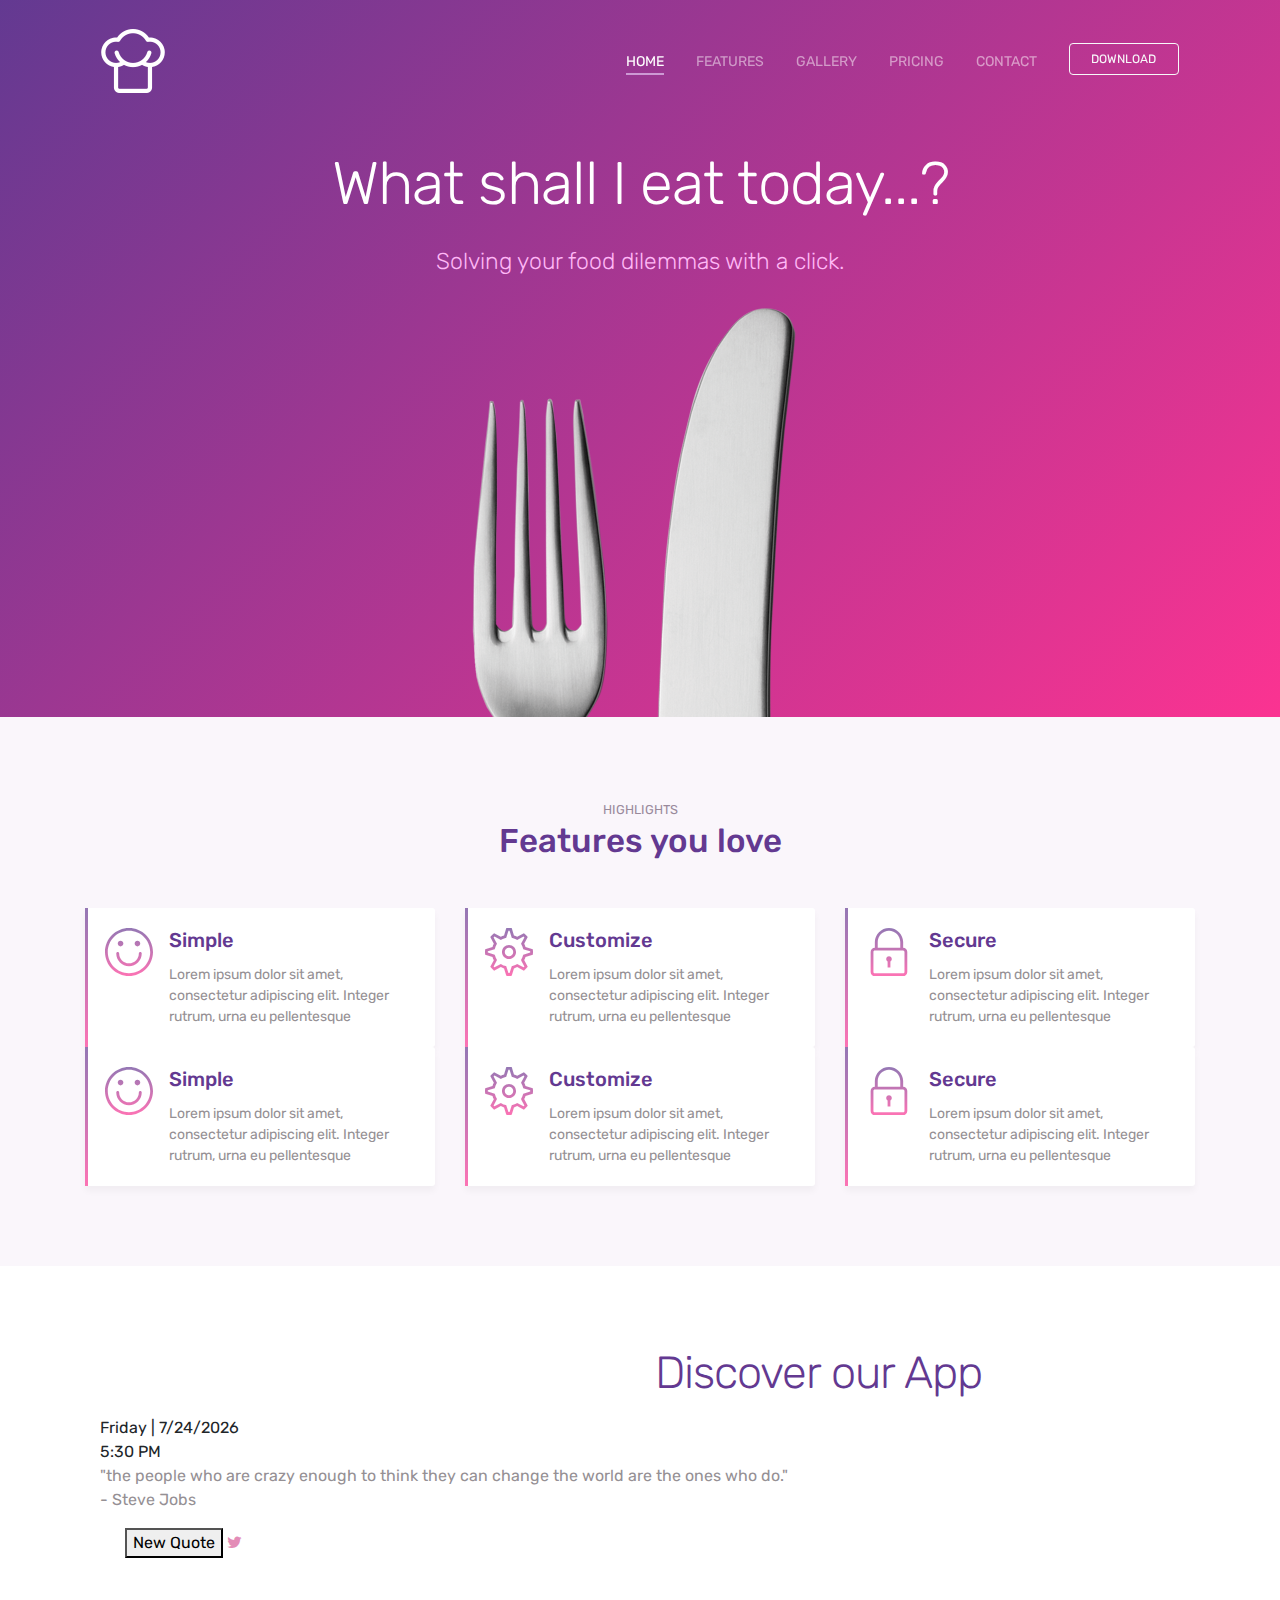
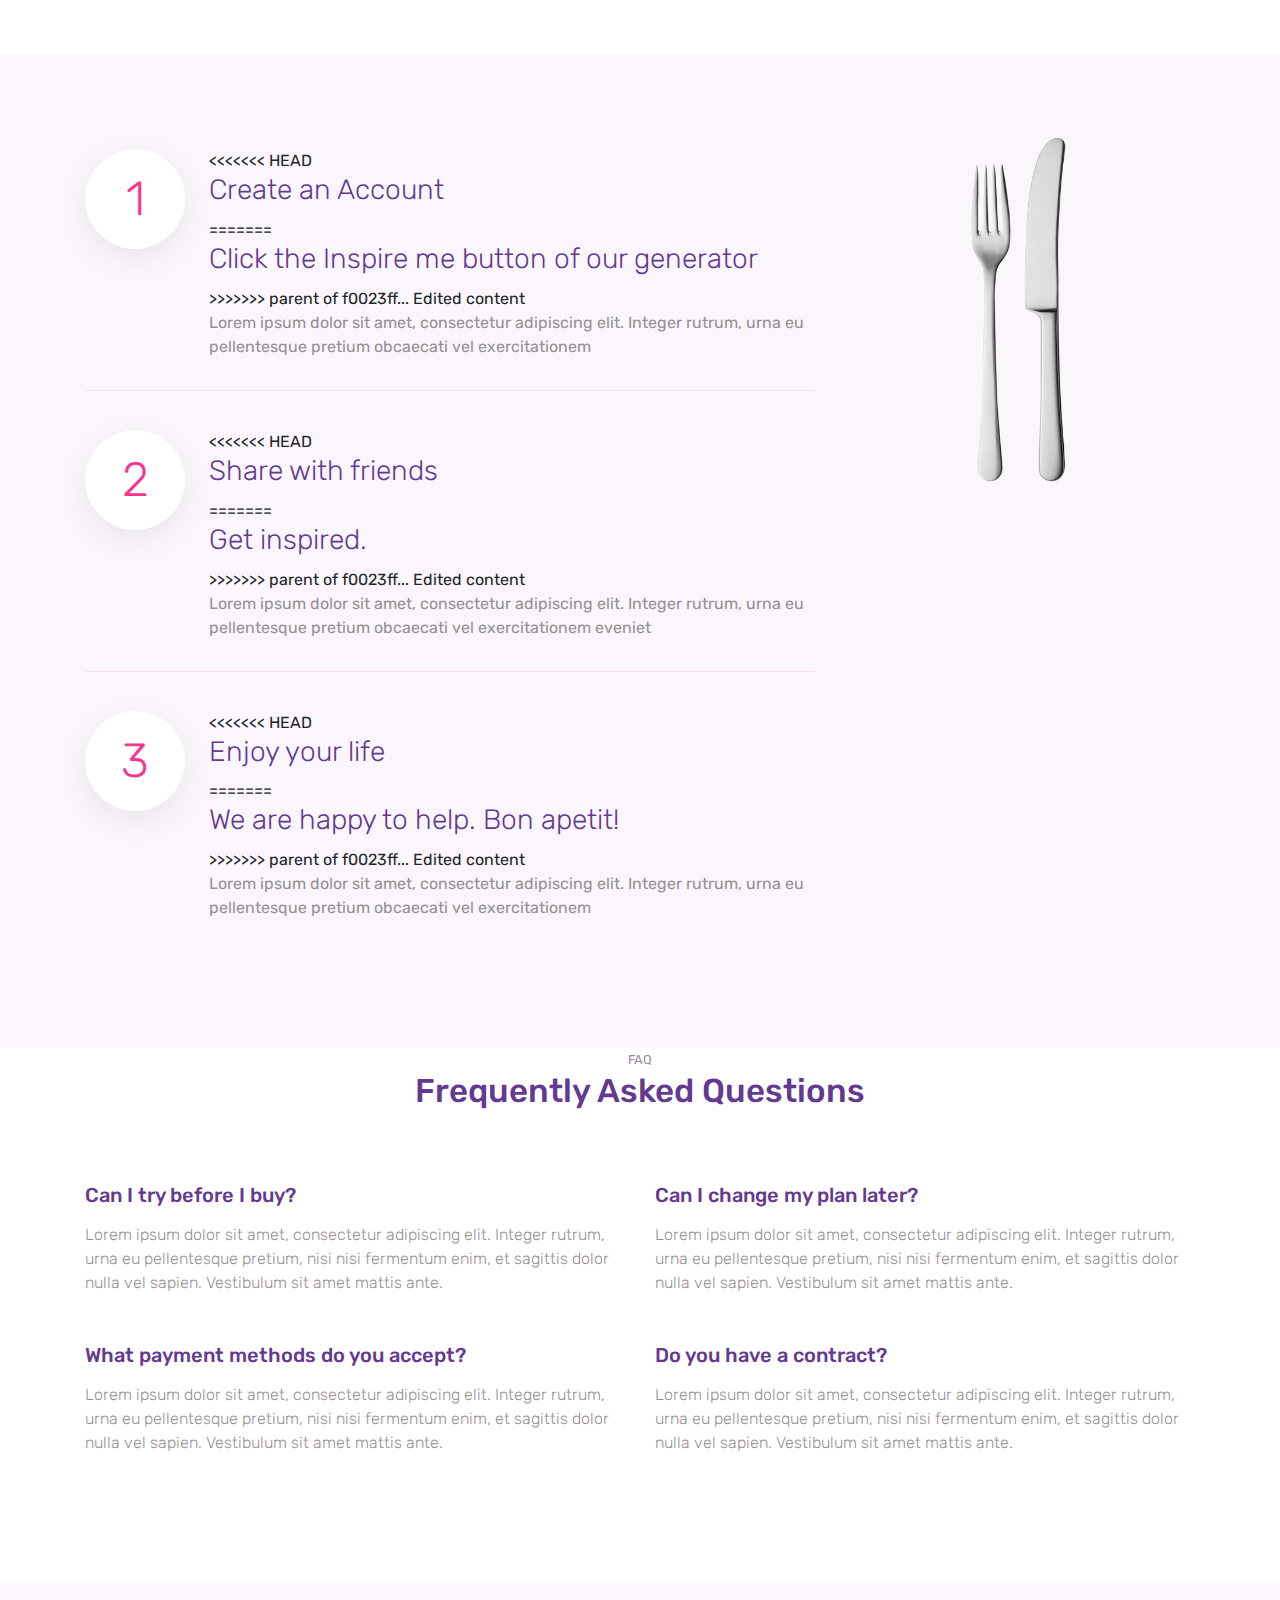
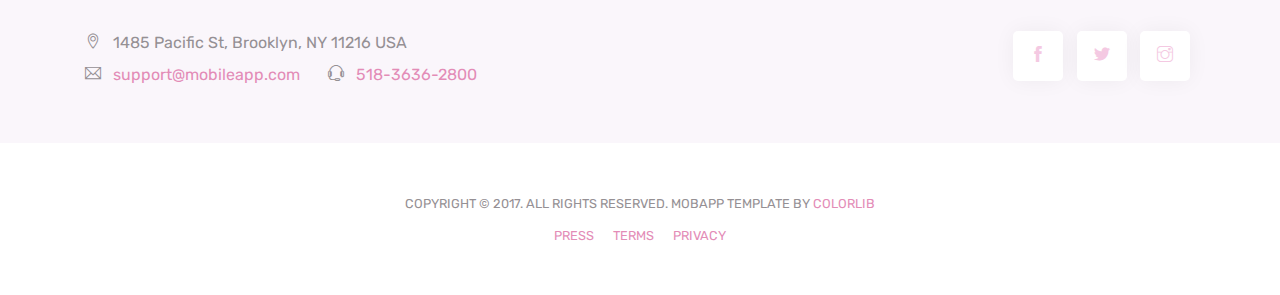
==== index.html @ cab49162 "Revert" ====
<!doctype html>
<html lang="en">
<!--

Page    : index / MobApp
Version : 1.0
Author  : Colorlib
URI     : https://colorlib.com

 -->

<head>
    <title>What shall I eat today...?</title>
    <!-- Required meta tags -->
    <meta charset="utf-8">
    <meta name="viewport" content="width=device-width, initial-scale=1, shrink-to-fit=no">
    <meta name="description" content="Mobland - Mobile App Landing Page Template">
    <meta name="keywords" content="HTML5, bootstrap, mobile, app, landing, ios, android, responsive">

    <!-- Font -->
    <link rel="dns-prefetch" href="//fonts.googleapis.com">
    <link href="https://fonts.googleapis.com/css?family=Rubik:300,400,500" rel="stylesheet">

    <!-- Bootstrap CSS -->
    <link rel="stylesheet" href="css/bootstrap.min.css">
    <!-- Themify Icons -->
    <link rel="stylesheet" href="css/themify-icons.css">
    <!-- Owl carousel -->
    <link rel="stylesheet" href="css/owl.carousel.min.css">
    <!-- Main css -->
    <link href="css/style.css" rel="stylesheet">
</head>

<body data-spy="scroll" data-target="#navbar" data-offset="30">

    <!-- Nav Menu -->

    <div class="nav-menu fixed-top">
        <div class="container">
            <div class="row">
                <div class="col-md-12">
                    <nav class="navbar navbar-dark navbar-expand-lg">
                        <a class="navbar-brand" href="index.html"><img src="images/logo.png" class="img-fluid" alt="logo"></a> <button class="navbar-toggler" type="button" data-toggle="collapse" data-target="#navbar" aria-controls="navbar" aria-expanded="false" aria-label="Toggle navigation"> <span class="navbar-toggler-icon"></span> </button>
                        <div class="collapse navbar-collapse" id="navbar">
                            <ul class="navbar-nav ml-auto">
                                <li class="nav-item"> <a class="nav-link active" href="#home">HOME <span class="sr-only">(current)</span></a> </li>
                                <li class="nav-item"> <a class="nav-link" href="#features">FEATURES</a> </li>
                                <li class="nav-item"> <a class="nav-link" href="#gallery">GALLERY</a> </li>
                                <li class="nav-item"> <a class="nav-link" href="#pricing">PRICING</a> </li>
                                <li class="nav-item"> <a class="nav-link" href="#contact">CONTACT</a> </li>
                                <li class="nav-item"><a href="#" class="btn btn-outline-light my-3 my-sm-0 ml-lg-3">Download</a></li>
                            </ul>
                        </div>
                    </nav>
                </div>
            </div>
        </div>
    </div>


    <header class="bg-gradient" id="home">
        <div class="container mt-5">
            <h1>What shall I eat today...?</h1>
            <p class="tagline">Solving your food dilemmas with a click.</p>
        </div>
        <div class="img-holder mt-3"><img src="images/iphonex.png" alt="phone" class="img-fluid"></div>
    </header>

    <div class="section light-bg" id="features">


        <div class="container">

            <div class="section-title">
                <small>HIGHLIGHTS</small>
                <h3>Features you love</h3>
            </div>


            <div class="row">
                <div class="col-12 col-lg-4">
                    <div class="card features">
                        <div class="card-body">
                            <div class="media">
                                <span class="ti-face-smile gradient-fill ti-3x mr-3"></span>
                                <div class="media-body">
                                    <h4 class="card-title">Simple</h4>
                                    <p class="card-text">Lorem ipsum dolor sit amet, consectetur adipiscing elit. Integer rutrum, urna eu pellentesque </p>
                                </div>
                            </div>
                        </div>
                    </div>
                </div>
                <div class="col-12 col-lg-4">
                    <div class="card features">
                        <div class="card-body">
                            <div class="media">
                                <span class="ti-settings gradient-fill ti-3x mr-3"></span>
                                <div class="media-body">
                                    <h4 class="card-title">Customize</h4>
                                    <p class="card-text">Lorem ipsum dolor sit amet, consectetur adipiscing elit. Integer rutrum, urna eu pellentesque </p>
                                </div>
                            </div>
                        </div>
                    </div>
                </div>
                <div class="col-12 col-lg-4">
                    <div class="card features">
                        <div class="card-body">
                            <div class="media">
                                <span class="ti-lock gradient-fill ti-3x mr-3"></span>
                                <div class="media-body">
                                    <h4 class="card-title">Secure</h4>
                                    <p class="card-text">Lorem ipsum dolor sit amet, consectetur adipiscing elit. Integer rutrum, urna eu pellentesque </p>
                                </div>
                            </div>
                        </div>
                    </div>
                </div>
            </div>


            <div class="row">
                <div class="col-12 col-lg-4">
                    <div class="card features">
                        <div class="card-body">
                            <div class="media">
                                <span class="ti-face-smile gradient-fill ti-3x mr-3"></span>
                                <div class="media-body">
                                    <h4 class="card-title">Simple</h4>
                                    <p class="card-text">Lorem ipsum dolor sit amet, consectetur adipiscing elit. Integer rutrum, urna eu pellentesque </p>
                                </div>
                            </div>
                        </div>
                    </div>
                </div>
                <div class="col-12 col-lg-4">
                    <div class="card features">
                        <div class="card-body">
                            <div class="media">
                                <span class="ti-settings gradient-fill ti-3x mr-3"></span>
                                <div class="media-body">
                                    <h4 class="card-title">Customize</h4>
                                    <p class="card-text">Lorem ipsum dolor sit amet, consectetur adipiscing elit. Integer rutrum, urna eu pellentesque </p>
                                </div>
                            </div>
                        </div>
                    </div>
                </div>
                <div class="col-12 col-lg-4">
                    <div class="card features">
                        <div class="card-body">
                            <div class="media">
                                <span class="ti-lock gradient-fill ti-3x mr-3"></span>
                                <div class="media-body">
                                    <h4 class="card-title">Secure</h4>
                                    <p class="card-text">Lorem ipsum dolor sit amet, consectetur adipiscing elit. Integer rutrum, urna eu pellentesque </p>
                                </div>
                            </div>
                        </div>
                    </div>
                </div>
            </div>

        </div>



    </div>
    <!-- // end .section -->
    <div class="section">

        <div class="container">
            <div class="row">
                <div class="col-lg-6 offset-lg-6">
                    <h2>Discover our App</h2>
                </div>
            </div>
            <link rel="stylesheet" type="text/css" href="https://cdnjs.cloudflare.com/ajax/libs/font-awesome/4.7.0/css/font-awesome.min.css">
    <body onload="startTime(); startDate()">
      <div class="container">
        <div id="date"></div>
        <div id="display"></div>
        <div id="content">
          <p id="quote">"the people who are crazy enough to think they can change the world are the ones who do." <br/>- Steve Jobs</p>
        </div>
      </div>
      <div id="b-nav">
        <ul>
          <button id="gen" onclick="genQuote()">New Quote</button>
          <a class="twitter-share-button" target="_blank" href="https://twitter.com/intent/tweet?text=the%20people%20who%20are%20crazy%20enough%20to%20think%20they%20can%20change%20the%20world%20are%20the%20ones%20who%20do.%20-%20Steve%20Jobs"><i class="fa fa-twitter" aria-hidden="true"></i></a>
        </ul>
      </div>
        </div>

    </div>
    <!-- // end .section -->


    <div class="section light-bg">

        <div class="container">
            <div class="row">
                <div class="col-md-8 d-flex align-items-center">
                    <ul class="list-unstyled ui-steps">
                        <li class="media">
                            <div class="circle-icon mr-4">1</div>
                            <div class="media-body">
<<<<<<< HEAD
                                <h5>Create an Account</h5>
=======
                                <h5>Click the Inspire me button of our generator</h5>
>>>>>>> parent of f0023ff... Edited content
                                <p>Lorem ipsum dolor sit amet, consectetur adipiscing elit. Integer rutrum, urna eu pellentesque pretium obcaecati vel exercitationem </p>
                            </div>
                        </li>
                        <li class="media my-4">
                            <div class="circle-icon mr-4">2</div>
                            <div class="media-body">
<<<<<<< HEAD
                                <h5>Share with friends</h5>
=======
                                <h5>Get inspired.</h5>
>>>>>>> parent of f0023ff... Edited content
                                <p>Lorem ipsum dolor sit amet, consectetur adipiscing elit. Integer rutrum, urna eu pellentesque pretium obcaecati vel exercitationem eveniet</p>
                            </div>
                        </li>
                        <li class="media">
                            <div class="circle-icon mr-4">3</div>
                            <div class="media-body">
<<<<<<< HEAD
                                <h5>Enjoy your life</h5>
=======
                                <h5>We are happy to help. Bon apetit!</h5>
>>>>>>> parent of f0023ff... Edited content
                                <p>Lorem ipsum dolor sit amet, consectetur adipiscing elit. Integer rutrum, urna eu pellentesque pretium obcaecati vel exercitationem </p>
                            </div>
                        </li>
                    </ul>
                </div>
                <div class="col-md-4">
                    <img src="images/iphonex.png" alt="iphone" class="img-fluid">
                </div>

            </div>

        </div>

    </div>
    <!-- // end .section -->



    <div class="section pt-0">
        <div class="container">
            <div class="section-title">
                <small>FAQ</small>
                <h3>Frequently Asked Questions</h3>
            </div>

            <div class="row pt-4">
                <div class="col-md-6">
                    <h4 class="mb-3">Can I try before I buy?</h4>
                    <p class="light-font mb-5">Lorem ipsum dolor sit amet, consectetur adipiscing elit. Integer rutrum, urna eu pellentesque pretium, nisi nisi fermentum enim, et sagittis dolor nulla vel sapien. Vestibulum sit amet mattis ante. </p>
                    <h4 class="mb-3">What payment methods do you accept?</h4>
                    <p class="light-font mb-5">Lorem ipsum dolor sit amet, consectetur adipiscing elit. Integer rutrum, urna eu pellentesque pretium, nisi nisi fermentum enim, et sagittis dolor nulla vel sapien. Vestibulum sit amet mattis ante. </p>

                </div>
                <div class="col-md-6">
                    <h4 class="mb-3">Can I change my plan later?</h4>
                    <p class="light-font mb-5">Lorem ipsum dolor sit amet, consectetur adipiscing elit. Integer rutrum, urna eu pellentesque pretium, nisi nisi fermentum enim, et sagittis dolor nulla vel sapien. Vestibulum sit amet mattis ante. </p>
                    <h4 class="mb-3">Do you have a contract?</h4>
                    <p class="light-font mb-5">Lorem ipsum dolor sit amet, consectetur adipiscing elit. Integer rutrum, urna eu pellentesque pretium, nisi nisi fermentum enim, et sagittis dolor nulla vel sapien. Vestibulum sit amet mattis ante. </p>

                </div>
            </div>
        </div>

    </div>
    <!-- // end .section -->


    <div class="light-bg py-5" id="contact">
        <div class="container">
            <div class="row">
                <div class="col-lg-6 text-center text-lg-left">
                    <p class="mb-2"> <span class="ti-location-pin mr-2"></span> 1485 Pacific St, Brooklyn, NY 11216 USA</p>
                    <div class=" d-block d-sm-inline-block">
                        <p class="mb-2">
                            <span class="ti-email mr-2"></span> <a class="mr-4" href="mailto:support@mobileapp.com">support@mobileapp.com</a>
                        </p>
                    </div>
                    <div class="d-block d-sm-inline-block">
                        <p class="mb-0">
                            <span class="ti-headphone-alt mr-2"></span> <a href="tel:51836362800">518-3636-2800</a>
                        </p>
                    </div>

                </div>
                <div class="col-lg-6">
                    <div class="social-icons">
                        <a href="#"><span class="ti-facebook"></span></a>
                        <a href="#"><span class="ti-twitter-alt"></span></a>
                        <a href="#"><span class="ti-instagram"></span></a>
                    </div>
                </div>
            </div>

        </div>

    </div>
    <!-- // end .section -->
    <footer class="my-5 text-center">
        <!-- Copyright removal is not prohibited! -->
        <p class="mb-2"><small>COPYRIGHT © 2017. ALL RIGHTS RESERVED. MOBAPP TEMPLATE BY <a href="https://colorlib.com">COLORLIB</a></small></p>

        <small>
            <a href="#" class="m-2">PRESS</a>
            <a href="#" class="m-2">TERMS</a>
            <a href="#" class="m-2">PRIVACY</a>
        </small>
    </footer>

    <!-- jQuery and Bootstrap -->
    <script src="js/jquery-3.2.1.min.js"></script>
    <script src="js/bootstrap.bundle.min.js"></script>
    <!-- Plugins JS -->
    <script src="js/owl.carousel.min.js"></script>
    <!-- Custom JS -->
    <script src="js/script.js"></script>
    <script src="js/generator.js"></script>

</body>

</html>
---- css/themify-icons.css ----
@font-face {
    font-family: 'themify';
    src: url('../fonts/themify.eot?-fvbane');
    src: url('../fonts/themify.eot?#iefix-fvbane') format('embedded-opentype'), url('../fonts/themify.woff?-fvbane') format('woff'), url('../fonts/themify.ttf?-fvbane') format('truetype'), url('../fonts/themify.svg?-fvbane#themify') format('svg');
    font-weight: normal;
    font-style: normal;
}

[class^="ti-"],
[class*=" ti-"] {
    font-family: 'themify';
    speak: none;
    font-style: normal;
    font-weight: normal;
    font-variant: normal;
    text-transform: none;
    line-height: 1;
    /* Better Font Rendering =========== */
    -webkit-font-smoothing: antialiased;
    -moz-osx-font-smoothing: grayscale;
}

.ti-wand:before {
    content: "\e600";
}

.ti-volume:before {
    content: "\e601";
}

.ti-user:before {
    content: "\e602";
}

.ti-unlock:before {
    content: "\e603";
}

.ti-unlink:before {
    content: "\e604";
}

.ti-trash:before {
    content: "\e605";
}

.ti-thought:before {
    content: "\e606";
}

.ti-target:before {
    content: "\e607";
}

.ti-tag:before {
    content: "\e608";
}

.ti-tablet:before {
    content: "\e609";
}

.ti-star:before {
    content: "\e60a";
}

.ti-spray:before {
    content: "\e60b";
}

.ti-signal:before {
    content: "\e60c";
}

.ti-shopping-cart:before {
    content: "\e60d";
}

.ti-shopping-cart-full:before {
    content: "\e60e";
}

.ti-settings:before {
    content: "\e60f";
}

.ti-search:before {
    content: "\e610";
}

.ti-zoom-in:before {
    content: "\e611";
}

.ti-zoom-out:before {
    content: "\e612";
}

.ti-cut:before {
    content: "\e613";
}

.ti-ruler:before {
    content: "\e614";
}

.ti-ruler-pencil:before {
    content: "\e615";
}

.ti-ruler-alt:before {
    content: "\e616";
}

.ti-bookmark:before {
    content: "\e617";
}

.ti-bookmark-alt:before {
    content: "\e618";
}

.ti-reload:before {
    content: "\e619";
}

.ti-plus:before {
    content: "\e61a";
}

.ti-pin:before {
    content: "\e61b";
}

.ti-pencil:before {
    content: "\e61c";
}

.ti-pencil-alt:before {
    content: "\e61d";
}

.ti-paint-roller:before {
    content: "\e61e";
}

.ti-paint-bucket:before {
    content: "\e61f";
}

.ti-na:before {
    content: "\e620";
}

.ti-mobile:before {
    content: "\e621";
}

.ti-minus:before {
    content: "\e622";
}

.ti-medall:before {
    content: "\e623";
}

.ti-medall-alt:before {
    content: "\e624";
}

.ti-marker:before {
    content: "\e625";
}

.ti-marker-alt:before {
    content: "\e626";
}

.ti-arrow-up:before {
    content: "\e627";
}

.ti-arrow-right:before {
    content: "\e628";
}

.ti-arrow-left:before {
    content: "\e629";
}

.ti-arrow-down:before {
    content: "\e62a";
}

.ti-lock:before {
    content: "\e62b";
}

.ti-location-arrow:before {
    content: "\e62c";
}

.ti-link:before {
    content: "\e62d";
}

.ti-layout:before {
    content: "\e62e";
}

.ti-layers:before {
    content: "\e62f";
}

.ti-layers-alt:before {
    content: "\e630";
}

.ti-key:before {
    content: "\e631";
}

.ti-import:before {
    content: "\e632";
}

.ti-image:before {
    content: "\e633";
}

.ti-heart:before {
    content: "\e634";
}

.ti-heart-broken:before {
    content: "\e635";
}

.ti-hand-stop:before {
    content: "\e636";
}

.ti-hand-open:before {
    content: "\e637";
}

.ti-hand-drag:before {
    content: "\e638";
}

.ti-folder:before {
    content: "\e639";
}

.ti-flag:before {
    content: "\e63a";
}

.ti-flag-alt:before {
    content: "\e63b";
}

.ti-flag-alt-2:before {
    content: "\e63c";
}

.ti-eye:before {
    content: "\e63d";
}

.ti-export:before {
    content: "\e63e";
}

.ti-exchange-vertical:before {
    content: "\e63f";
}

.ti-desktop:before {
    content: "\e640";
}

.ti-cup:before {
    content: "\e641";
}

.ti-crown:before {
    content: "\e642";
}

.ti-comments:before {
    content: "\e643";
}

.ti-comment:before {
    content: "\e644";
}

.ti-comment-alt:before {
    content: "\e645";
}

.ti-close:before {
    content: "\e646";
}

.ti-clip:before {
    content: "\e647";
}

.ti-angle-up:before {
    content: "\e648";
}

.ti-angle-right:before {
    content: "\e649";
}

.ti-angle-left:before {
    content: "\e64a";
}

.ti-angle-down:before {
    content: "\e64b";
}

.ti-check:before {
    content: "\e64c";
}

.ti-check-box:before {
    content: "\e64d";
}

.ti-camera:before {
    content: "\e64e";
}

.ti-announcement:before {
    content: "\e64f";
}

.ti-brush:before {
    content: "\e650";
}

.ti-briefcase:before {
    content: "\e651";
}

.ti-bolt:before {
    content: "\e652";
}

.ti-bolt-alt:before {
    content: "\e653";
}

.ti-blackboard:before {
    content: "\e654";
}

.ti-bag:before {
    content: "\e655";
}

.ti-move:before {
    content: "\e656";
}

.ti-arrows-vertical:before {
    content: "\e657";
}

.ti-arrows-horizontal:before {
    content: "\e658";
}

.ti-fullscreen:before {
    content: "\e659";
}

.ti-arrow-top-right:before {
    content: "\e65a";
}

.ti-arrow-top-left:before {
    content: "\e65b";
}

.ti-arrow-circle-up:before {
    content: "\e65c";
}

.ti-arrow-circle-right:before {
    content: "\e65d";
}

.ti-arrow-circle-left:before {
    content: "\e65e";
}

.ti-arrow-circle-down:before {
    content: "\e65f";
}

.ti-angle-double-up:before {
    content: "\e660";
}

.ti-angle-double-right:before {
    content: "\e661";
}

.ti-angle-double-left:before {
    content: "\e662";
}

.ti-angle-double-down:before {
    content: "\e663";
}

.ti-zip:before {
    content: "\e664";
}

.ti-world:before {
    content: "\e665";
}

.ti-wheelchair:before {
    content: "\e666";
}

.ti-view-list:before {
    content: "\e667";
}

.ti-view-list-alt:before {
    content: "\e668";
}

.ti-view-grid:before {
    content: "\e669";
}

.ti-uppercase:before {
    content: "\e66a";
}

.ti-upload:before {
    content: "\e66b";
}

.ti-underline:before {
    content: "\e66c";
}

.ti-truck:before {
    content: "\e66d";
}

.ti-timer:before {
    content: "\e66e";
}

.ti-ticket:before {
    content: "\e66f";
}

.ti-thumb-up:before {
    content: "\e670";
}

.ti-thumb-down:before {
    content: "\e671";
}

.ti-text:before {
    content: "\e672";
}

.ti-stats-up:before {
    content: "\e673";
}

.ti-stats-down:before {
    content: "\e674";
}

.ti-split-v:before {
    content: "\e675";
}

.ti-split-h:before {
    content: "\e676";
}

.ti-smallcap:before {
    content: "\e677";
}

.ti-shine:before {
    content: "\e678";
}

.ti-shift-right:before {
    content: "\e679";
}

.ti-shift-left:before {
    content: "\e67a";
}

.ti-shield:before {
    content: "\e67b";
}

.ti-notepad:before {
    content: "\e67c";
}

.ti-server:before {
    content: "\e67d";
}

.ti-quote-right:before {
    content: "\e67e";
}

.ti-quote-left:before {
    content: "\e67f";
}

.ti-pulse:before {
    content: "\e680";
}

.ti-printer:before {
    content: "\e681";
}

.ti-power-off:before {
    content: "\e682";
}

.ti-plug:before {
    content: "\e683";
}

.ti-pie-chart:before {
    content: "\e684";
}

.ti-paragraph:before {
    content: "\e685";
}

.ti-panel:before {
    content: "\e686";
}

.ti-package:before {
    content: "\e687";
}

.ti-music:before {
    content: "\e688";
}

.ti-music-alt:before {
    content: "\e689";
}

.ti-mouse:before {
    content: "\e68a";
}

.ti-mouse-alt:before {
    content: "\e68b";
}

.ti-money:before {
    content: "\e68c";
}

.ti-microphone:before {
    content: "\e68d";
}

.ti-menu:before {
    content: "\e68e";
}

.ti-menu-alt:before {
    content: "\e68f";
}

.ti-map:before {
    content: "\e690";
}

.ti-map-alt:before {
    content: "\e691";
}

.ti-loop:before {
    content: "\e692";
}

.ti-location-pin:before {
    content: "\e693";
}

.ti-list:before {
    content: "\e694";
}

.ti-light-bulb:before {
    content: "\e695";
}

.ti-Italic:before {
    content: "\e696";
}

.ti-info:before {
    content: "\e697";
}

.ti-infinite:before {
    content: "\e698";
}

.ti-id-badge:before {
    content: "\e699";
}

.ti-hummer:before {
    content: "\e69a";
}

.ti-home:before {
    content: "\e69b";
}

.ti-help:before {
    content: "\e69c";
}

.ti-headphone:before {
    content: "\e69d";
}

.ti-harddrives:before {
    content: "\e69e";
}

.ti-harddrive:before {
    content: "\e69f";
}

.ti-gift:before {
    content: "\e6a0";
}

.ti-game:before {
    content: "\e6a1";
}

.ti-filter:before {
    content: "\e6a2";
}

.ti-files:before {
    content: "\e6a3";
}

.ti-file:before {
    content: "\e6a4";
}

.ti-eraser:before {
    content: "\e6a5";
}

.ti-envelope:before {
    content: "\e6a6";
}

.ti-download:before {
    content: "\e6a7";
}

.ti-direction:before {
    content: "\e6a8";
}

.ti-direction-alt:before {
    content: "\e6a9";
}

.ti-dashboard:before {
    content: "\e6aa";
}

.ti-control-stop:before {
    content: "\e6ab";
}

.ti-control-shuffle:before {
    content: "\e6ac";
}

.ti-control-play:before {
    content: "\e6ad";
}

.ti-control-pause:before {
    content: "\e6ae";
}

.ti-control-forward:before {
    content: "\e6af";
}

.ti-control-backward:before {
    content: "\e6b0";
}

.ti-cloud:before {
    content: "\e6b1";
}

.ti-cloud-up:before {
    content: "\e6b2";
}

.ti-cloud-down:before {
    content: "\e6b3";
}

.ti-clipboard:before {
    content: "\e6b4";
}

.ti-car:before {
    content: "\e6b5";
}

.ti-calendar:before {
    content: "\e6b6";
}

.ti-book:before {
    content: "\e6b7";
}

.ti-bell:before {
    content: "\e6b8";
}

.ti-basketball:before {
    content: "\e6b9";
}

.ti-bar-chart:before {
    content: "\e6ba";
}

.ti-bar-chart-alt:before {
    content: "\e6bb";
}

.ti-back-right:before {
    content: "\e6bc";
}

.ti-back-left:before {
    content: "\e6bd";
}

.ti-arrows-corner:before {
    content: "\e6be";
}

.ti-archive:before {
    content: "\e6bf";
}

.ti-anchor:before {
    content: "\e6c0";
}

.ti-align-right:before {
    content: "\e6c1";
}

.ti-align-left:before {
    content: "\e6c2";
}

.ti-align-justify:before {
    content: "\e6c3";
}

.ti-align-center:before {
    content: "\e6c4";
}

.ti-alert:before {
    content: "\e6c5";
}

.ti-alarm-clock:before {
    content: "\e6c6";
}

.ti-agenda:before {
    content: "\e6c7";
}

.ti-write:before {
    content: "\e6c8";
}

.ti-window:before {
    content: "\e6c9";
}

.ti-widgetized:before {
    content: "\e6ca";
}

.ti-widget:before {
    content: "\e6cb";
}

.ti-widget-alt:before {
    content: "\e6cc";
}

.ti-wallet:before {
    content: "\e6cd";
}

.ti-video-clapper:before {
    content: "\e6ce";
}

.ti-video-camera:before {
    content: "\e6cf";
}

.ti-vector:before {
    content: "\e6d0";
}

.ti-themify-logo:before {
    content: "\e6d1";
}

.ti-themify-favicon:before {
    content: "\e6d2";
}

.ti-themify-favicon-alt:before {
    content: "\e6d3";
}

.ti-support:before {
    content: "\e6d4";
}

.ti-stamp:before {
    content: "\e6d5";
}

.ti-split-v-alt:before {
    content: "\e6d6";
}

.ti-slice:before {
    content: "\e6d7";
}

.ti-shortcode:before {
    content: "\e6d8";
}

.ti-shift-right-alt:before {
    content: "\e6d9";
}

.ti-shift-left-alt:before {
    content: "\e6da";
}

.ti-ruler-alt-2:before {
    content: "\e6db";
}

.ti-receipt:before {
    content: "\e6dc";
}

.ti-pin2:before {
    content: "\e6dd";
}

.ti-pin-alt:before {
    content: "\e6de";
}

.ti-pencil-alt2:before {
    content: "\e6df";
}

.ti-palette:before {
    content: "\e6e0";
}

.ti-more:before {
    content: "\e6e1";
}

.ti-more-alt:before {
    content: "\e6e2";
}

.ti-microphone-alt:before {
    content: "\e6e3";
}

.ti-magnet:before {
    content: "\e6e4";
}

.ti-line-double:before {
    content: "\e6e5";
}

.ti-line-dotted:before {
    content: "\e6e6";
}

.ti-line-dashed:before {
    content: "\e6e7";
}

.ti-layout-width-full:before {
    content: "\e6e8";
}

.ti-layout-width-default:before {
    content: "\e6e9";
}

.ti-layout-width-default-alt:before {
    content: "\e6ea";
}

.ti-layout-tab:before {
    content: "\e6eb";
}

.ti-layout-tab-window:before {
    content: "\e6ec";
}

.ti-layout-tab-v:before {
    content: "\e6ed";
}

.ti-layout-tab-min:before {
    content: "\e6ee";
}

.ti-layout-slider:before {
    content: "\e6ef";
}

.ti-layout-slider-alt:before {
    content: "\e6f0";
}

.ti-layout-sidebar-right:before {
    content: "\e6f1";
}

.ti-layout-sidebar-none:before {
    content: "\e6f2";
}

.ti-layout-sidebar-left:before {
    content: "\e6f3";
}

.ti-layout-placeholder:before {
    content: "\e6f4";
}

.ti-layout-menu:before {
    content: "\e6f5";
}

.ti-layout-menu-v:before {
    content: "\e6f6";
}

.ti-layout-menu-separated:before {
    content: "\e6f7";
}

.ti-layout-menu-full:before {
    content: "\e6f8";
}

.ti-layout-media-right-alt:before {
    content: "\e6f9";
}

.ti-layout-media-right:before {
    content: "\e6fa";
}

.ti-layout-media-overlay:before {
    content: "\e6fb";
}

.ti-layout-media-overlay-alt:before {
    content: "\e6fc";
}

.ti-layout-media-overlay-alt-2:before {
    content: "\e6fd";
}

.ti-layout-media-left-alt:before {
    content: "\e6fe";
}

.ti-layout-media-left:before {
    content: "\e6ff";
}

.ti-layout-media-center-alt:before {
    content: "\e700";
}

.ti-layout-media-center:before {
    content: "\e701";
}

.ti-layout-list-thumb:before {
    content: "\e702";
}

.ti-layout-list-thumb-alt:before {
    content: "\e703";
}

.ti-layout-list-post:before {
    content: "\e704";
}

.ti-layout-list-large-image:before {
    content: "\e705";
}

.ti-layout-line-solid:before {
    content: "\e706";
}

.ti-layout-grid4:before {
    content: "\e707";
}

.ti-layout-grid3:before {
    content: "\e708";
}

.ti-layout-grid2:before {
    content: "\e709";
}

.ti-layout-grid2-thumb:before {
    content: "\e70a";
}

.ti-layout-cta-right:before {
    content: "\e70b";
}

.ti-layout-cta-left:before {
    content: "\e70c";
}

.ti-layout-cta-center:before {
    content: "\e70d";
}

.ti-layout-cta-btn-right:before {
    content: "\e70e";
}

.ti-layout-cta-btn-left:before {
    content: "\e70f";
}

.ti-layout-column4:before {
    content: "\e710";
}

.ti-layout-column3:before {
    content: "\e711";
}

.ti-layout-column2:before {
    content: "\e712";
}

.ti-layout-accordion-separated:before {
    content: "\e713";
}

.ti-layout-accordion-merged:before {
    content: "\e714";
}

.ti-layout-accordion-list:before {
    content: "\e715";
}

.ti-ink-pen:before {
    content: "\e716";
}

.ti-info-alt:before {
    content: "\e717";
}

.ti-help-alt:before {
    content: "\e718";
}

.ti-headphone-alt:before {
    content: "\e719";
}

.ti-hand-point-up:before {
    content: "\e71a";
}

.ti-hand-point-right:before {
    content: "\e71b";
}

.ti-hand-point-left:before {
    content: "\e71c";
}

.ti-hand-point-down:before {
    content: "\e71d";
}

.ti-gallery:before {
    content: "\e71e";
}

.ti-face-smile:before {
    content: "\e71f";
}

.ti-face-sad:before {
    content: "\e720";
}

.ti-credit-card:before {
    content: "\e721";
}

.ti-control-skip-forward:before {
    content: "\e722";
}

.ti-control-skip-backward:before {
    content: "\e723";
}

.ti-control-record:before {
    content: "\e724";
}

.ti-control-eject:before {
    content: "\e725";
}

.ti-comments-smiley:before {
    content: "\e726";
}

.ti-brush-alt:before {
    content: "\e727";
}

.ti-youtube:before {
    content: "\e728";
}

.ti-vimeo:before {
    content: "\e729";
}

.ti-twitter:before {
    content: "\e72a";
}

.ti-time:before {
    content: "\e72b";
}

.ti-tumblr:before {
    content: "\e72c";
}

.ti-skype:before {
    content: "\e72d";
}

.ti-share:before {
    content: "\e72e";
}

.ti-share-alt:before {
    content: "\e72f";
}

.ti-rocket:before {
    content: "\e730";
}

.ti-pinterest:before {
    content: "\e731";
}

.ti-new-window:before {
    content: "\e732";
}

.ti-microsoft:before {
    content: "\e733";
}

.ti-list-ol:before {
    content: "\e734";
}

.ti-linkedin:before {
    content: "\e735";
}

.ti-layout-sidebar-2:before {
    content: "\e736";
}

.ti-layout-grid4-alt:before {
    content: "\e737";
}

.ti-layout-grid3-alt:before {
    content: "\e738";
}

.ti-layout-grid2-alt:before {
    content: "\e739";
}

.ti-layout-column4-alt:before {
    content: "\e73a";
}

.ti-layout-column3-alt:before {
    content: "\e73b";
}

.ti-layout-column2-alt:before {
    content: "\e73c";
}

.ti-instagram:before {
    content: "\e73d";
}

.ti-google:before {
    content: "\e73e";
}

.ti-github:before {
    content: "\e73f";
}

.ti-flickr:before {
    content: "\e740";
}

.ti-facebook:before {
    content: "\e741";
}

.ti-dropbox:before {
    content: "\e742";
}

.ti-dribbble:before {
    content: "\e743";
}

.ti-apple:before {
    content: "\e744";
}

.ti-android:before {
    content: "\e745";
}

.ti-save:before {
    content: "\e746";
}

.ti-save-alt:before {
    content: "\e747";
}

.ti-yahoo:before {
    content: "\e748";
}

.ti-wordpress:before {
    content: "\e749";
}

.ti-vimeo-alt:before {
    content: "\e74a";
}

.ti-twitter-alt:before {
    content: "\e74b";
}

.ti-tumblr-alt:before {
    content: "\e74c";
}

.ti-trello:before {
    content: "\e74d";
}

.ti-stack-overflow:before {
    content: "\e74e";
}

.ti-soundcloud:before {
    content: "\e74f";
}

.ti-sharethis:before {
    content: "\e750";
}

.ti-sharethis-alt:before {
    content: "\e751";
}

.ti-reddit:before {
    content: "\e752";
}

.ti-pinterest-alt:before {
    content: "\e753";
}

.ti-microsoft-alt:before {
    content: "\e754";
}

.ti-linux:before {
    content: "\e755";
}

.ti-jsfiddle:before {
    content: "\e756";
}

.ti-joomla:before {
    content: "\e757";
}

.ti-html5:before {
    content: "\e758";
}

.ti-flickr-alt:before {
    content: "\e759";
}

.ti-email:before {
    content: "\e75a";
}

.ti-drupal:before {
    content: "\e75b";
}

.ti-dropbox-alt:before {
    content: "\e75c";
}

.ti-css3:before {
    content: "\e75d";
}

.ti-rss:before {
    content: "\e75e";
}

.ti-rss-alt:before {
    content: "\e75f";
}

.ti-lg {
    font-size: 1.33333333em;
    line-height: 0.75em;
    vertical-align: -15%;
}

.ti-2x {
    font-size: 2em;
}

.ti-3x {
    font-size: 3em;
}

.ti-4x {
    font-size: 4em;
}

.ti-5x {
    font-size: 5em;
}
---- css/style.css ----
@charset "UTF-8";

/*

Style   : MobApp CSS
Version : 1.0
Author  : Surjith S M
URI     : https://surjithctly.in/

Copyright © All rights Reserved 

*/


/*------------------------
[TABLE OF CONTENTS]
    
1. GLOBAL STYLES
2. NAVBAR
3. HERO
4. TABS
5. TESTIMONIALS
6. IMAGE GALLERY
7. PRICING
8. CALL TO ACTION
9. FOOTER

------------------------*/


/* GLOBAL
----------------------*/

body {
    font-family: 'Rubik', sans-serif;
    position: relative;
}

a {
    color: #e38cb7;
}

a:hover,
a:focus {
    color: #d6619c;
}

h1 {
    font-size: 60px;
    font-weight: 300;
    letter-spacing: -1px;
    margin-bottom: 1.5rem;
}

h2 {
    font-size: 45px;
    font-weight: 300;
    color: #633991;
    letter-spacing: -1px;
    margin-bottom: 1rem;
}

h3 {
    color: #633991;
    font-size: 33px;
    font-weight: 500;
}

h4 {
    font-size: 20px;
    font-weight: 500;
    color: #633991;
}

h5 {
    font-size: 28px;
    font-weight: 300;
    color: #633991;
    margin-bottom: 0.7rem;
}

p {
    color: #959094;
}

p.lead {
    color: #e38cb7;
    margin-bottom: 2rem;
}

.text-primary {
    color: #e38cb7 !important;
}

.light-font {
    font-weight: 300;
}

.btn {
    font-size: 12px;
    font-weight: 400;
    text-transform: uppercase;
    padding: 0.375rem 1.35rem;
    transition: all 0.3s ease;
}

.btn-outline-light:hover {
    color: #d6619c;
}

.btn-primary {
    border-radius: 3px;
    background-image: -moz-linear-gradient( 122deg, #e54595 0%, #fd378e 100%);
    background-image: -webkit-linear-gradient( 122deg, #e54595 0%, #fd378e 100%);
    background-image: -ms-linear-gradient( 122deg, #e54595 0%, #fd378e 100%);
    background-image: linear-gradient( 122deg, #e54595 0%, #fd378e 100%);
    box-shadow: 0px 9px 32px 0px rgba(0, 0, 0, 0.2);
    font-weight: 500;
    padding: 0.6rem 2rem;
    border: 0;
}

.btn-primary:hover,
.btn-primary:focus,
.btn-primary:active,
.btn-primary:not([disabled]):not(.disabled).active,
.btn-primary:not([disabled]):not(.disabled):active,
.show>.btn-primary.dropdown-toggle {
    background-image: linear-gradient( 122deg, #fd378e 0%, #e54595 100%);
    box-shadow: 0px 9px 32px 0px rgba(0, 0, 0, 0.3);
    color: #FFF;
}

.btn-light {
    border-radius: 3px;
    background: #FFF;
    box-shadow: 0px 9px 32px 0px rgba(0, 0, 0, 0.26);
    font-size: 14px;
    font-weight: 500;
    color: #633991;
    margin: 0.5rem;
    padding: 0.7rem 1.6rem;
    line-height: 1.8;
}

.btn-group-lg>.btn,
.btn-lg {
    padding: 0.8rem 1rem;
    font-size: 15px;
}

.light-bg {
    background-color: #faf6fb;
}

.section {
    padding: 80px 0;
}

.section-title {
    text-align: center;
    margin-bottom: 3rem;
}

.section-title small {
    color: #998a9b;
}

@media (max-width:767px) {
    h1 {
        font-size: 40px;
    }
    h2 {
        font-size: 30px;
    }
}


/* NAVBAR
----------------------*/

.nav-menu {
    padding: 1rem 0;
    transition: all 0.3s ease;
}

.nav-menu.is-scrolling,
.nav-menu.menu-is-open {
    background-color: rgb(74, 13, 143);
    background: -moz-linear-gradient(135deg, rgb(74, 13, 143) 0%, rgb(250, 42, 143) 100%);
    background: -webkit-linear-gradient(135deg, rgb(74, 13, 143) 0%, rgb(250, 42, 143) 100%);
    background: linear-gradient(135deg, rgb(74, 13, 143) 0%, rgb(250, 42, 143) 100%);
    -webkit-box-shadow: 0px 5px 23px 0px rgba(0, 0, 0, 0.1);
    -moz-box-shadow: 0px 5px 23px 0px rgba(0, 0, 0, 0.1);
    box-shadow: 0px 5px 23px 0px rgba(0, 0, 0, 0.1);
}

.nav-menu.is-scrolling {
    padding: 0;
}

.navbar-nav .nav-link {
    position: relative;
}

@media (min-width: 992px) {
    .navbar-expand-lg .navbar-nav .nav-link {
        padding-right: 1rem;
        padding-left: 1rem;
        font-size: 14px;
    }
    .navbar-nav>.nav-item>.nav-link.active:after {
        content: "";
        border-bottom: 2px solid #cd99d4;
        left: 1rem;
        right: 1rem;
        bottom: 5px;
        height: 1px;
        position: absolute;
    }
}

@media (max-width:991px) {
    .navbar-nav.is-scrolling {
        padding-bottom: 1rem;
    }
    .navbar-nav .nav-item {
        text-align: center;
    }
}


/* HERO
----------------------*/

header {
    padding: 100px 0 0;
    text-align: center;
    color: #FFF;
}

.bg-gradient {
    background-image: -moz-linear-gradient( 135deg, rgba(60, 8, 118, 0.8) 0%, rgba(250, 0, 118, 0.8) 100%);
    background-image: -webkit-linear-gradient( 135deg, rgba(60, 8, 118, 0.8) 0%, rgba(250, 0, 118, 0.8) 100%);
    background-image: -ms-linear-gradient( 135deg, rgba(60, 8, 118, 0.8) 0%, rgba(250, 0, 118, 0.8) 100%);
    background-image: linear-gradient( 135deg, rgba(60, 8, 118, 0.8) 0%, rgba(250, 0, 118, 0.8) 100%);
}

.tagline {
    font-size: 23px;
    font-weight: 300;
    color: #ffb8f6;
    max-width: 800px;
    margin: 0 auto;
}

.img-holder {
    height: 0;
    padding-bottom: 33%;
    overflow: hidden;
}

@media (max-width:1200px) {
    .img-holder {
        padding-bottom: 50%;
    }
}

@media (max-width:767px) {
    .tagline {
        font-size: 17px;
    }
    .img-holder {
        padding-bottom: 100%;
    }
}


/* FEATURES
----------------------*/

.gradient-fill:before {
    color: #fc73b4;
    background: -moz-linear-gradient(top, #9477b4 0%, #fc73b4 100%);
    background: -webkit-linear-gradient(top, #9477b4 0%, #fc73b4 100%);
    background: linear-gradient(to bottom, #9477b4 0%, #fc73b4 100%);
    -webkit-background-clip: text;
    background-clip: text;
    -webkit-text-fill-color: transparent;
}

.card.features {
    border: 0;
    border-radius: 3px;
    box-shadow: 0px 5px 7px 0px rgba(0, 0, 0, 0.04);
    transition: all 0.3s ease;
}

@media (max-width:991px) {
    .card.features {
        margin-bottom: 2rem;
    }
    [class^="col-"]:last-child .card.features {
        margin-bottom: 0;
    }
}

.card.features:before {
    content: "";
    position: absolute;
    width: 3px;
    color: #fc73b4;
    background: -moz-linear-gradient(top, #9477b4 0%, #fc73b4 100%);
    background: -webkit-linear-gradient(top, #9477b4 0%, #fc73b4 100%);
    background: linear-gradient(to bottom, #9477b4 0%, #fc73b4 100%);
    top: 0;
    bottom: 0;
    left: 0;
}

.card-text {
    font-size: 14px;
}

.card.features:hover {
    transform: translateY(-3px);
    -moz-box-shadow: 0px 5px 30px 0px rgba(0, 0, 0, 0.08);
    -webkit-box-shadow: 0px 5px 30px 0px rgba(0, 0, 0, 0.08);
    box-shadow: 0px 5px 30px 0px rgba(0, 0, 0, 0.08);
}

.box-icon {
    box-shadow: 0px 0px 43px 0px rgba(0, 0, 0, 0.14);
    padding: 10px;
    width: 70px;
    border-radius: 3px;
    margin-bottom: 1.5rem;
    background-color: #FFF;
}

.circle-icon {
    box-shadow: 0px 9px 32px 0px rgba(0, 0, 0, 0.07);
    padding: 10px;
    width: 100px;
    height: 100px;
    border-radius: 50%;
    margin-bottom: 1.5rem;
    background-color: #FFF;
    color: #f5378e;
    font-size: 48px;
    text-align: center;
    line-height: 80px;
    font-weight: 300;
    transition: all 0.3s ease;
}

@media (max-width:992px) {
    .circle-icon {
        width: 70px;
        height: 70px;
        font-size: 28px;
        line-height: 50px;
    }
}

.ui-steps li:hover .circle-icon {
    background-image: -moz-linear-gradient( 122deg, #e6388e 0%, #fb378e 100%);
    background-image: -webkit-linear-gradient( 122deg, #e6388e 0%, #fb378e 100%);
    background-image: -ms-linear-gradient( 122deg, #e6388e 0%, #fb378e 100%);
    background-image: linear-gradient( 122deg, #e6388e 0%, #fb378e 100%);
    box-shadow: 0px 9px 32px 0px rgba(0, 0, 0, 0.09);
    color: #FFF;
}

.ui-steps li {
    padding: 15px 0;
}

.ui-steps li:not(:last-child) {
    border-bottom: 1px solid #f8e3f0;
}

.perspective-phone {
    position: relative;
    z-index: -1;
}

@media (min-width:992px) {
    .perspective-phone {
        margin-top: -150px;
    }
}


/*  TABS
----------------------*/

.tab-content {
    border-bottom-right-radius: 3px;
    border-bottom-left-radius: 3px;
    background-color: #FFF;
    box-shadow: 0px 5px 7px 0px rgba(0, 0, 0, 0.04);
    padding: 3rem;
}

@media (max-width:992px) {
    .tab-content {
        padding: 1.5rem;
    }
}

.tab-content p {
    line-height: 1.8;
}

.tab-content h2 {
    margin-bottom: 0.5rem;
}

.nav-tabs {
    border-bottom: 0;
}

.nav-tabs .nav-item .nav-link,
.nav-tabs .nav-link:focus,
.nav-tabs .nav-link:hover {
    padding: 1rem 1rem;
    border-color: #faf6fb #faf6fb #FFF;
    font-size: 19px;
    color: #b5a4c8;
    background: #f5eff7;
}

.nav-tabs .nav-link.active {
    background: #FFF;
    border-top-width: 3px;
    border-color: #ce75b4 #faf6fb #FFF;
    color: #633991;
}


/*  TESTIMONIALS
----------------------*/

.owl-carousel .owl-item img.client-img {
    width: 110px;
    margin: 30px auto;
    border-radius: 50%;
    box-shadow: 0px 9px 32px 0px rgba(0, 0, 0, 0.07);
}

.testimonials-single {
    text-align: center;
    max-width: 80%;
    margin: 0 auto;
}

.blockquote {
    color: #7a767a;
    font-weight: 300;
}

.owl-next.disabled,
.owl-prev.disabled {
    opacity: 0.5;
}

.owl-prev,
.owl-next {
    position: absolute;
    top: 50%;
    transform: translateY(-50%);
}

.owl-prev {
    left: 0;
}

.owl-next {
    right: 0;
}

.owl-theme .owl-nav.disabled+.owl-dots {
    margin-top: 60px;
}

.owl-theme .owl-dots .owl-dot span {
    background: #e7d9eb;
    width: 35px;
    height: 8px;
    border-radius: 10px;
    transition: all 0.3s ease-in;
}

.owl-theme .owl-dots .owl-dot:hover span {
    background: #ff487e;
}

.owl-theme .owl-dots .owl-dot.active span {
    background: #ff487e;
    box-shadow: 0px 9px 32px 0px rgba(0, 0, 0, 0.07);
}


/*  IMAGE GALLERY
----------------------*/

.img-gallery .owl-item {
    box-shadow: 0px 9px 32px 0px rgba(0, 0, 0, 0.07);
    transform: scale(0.8);
    transition: all 0.3s ease-in;
}

.img-gallery .owl-item.center {
    transform: scale(1);
}


/*  PRICING
----------------------*/

@media (max-width:992px) {
    .card-deck {
        -ms-flex-direction: column;
        flex-direction: column;
    }
    .card-deck .card {
        margin-bottom: 15px;
    }
}

.card.pricing {
    border: 1px solid #f1eef1;
}

.card.pricing.popular {
    border-top-width: 3px;
    border-color: #ce75b4 #faf6fb #FFF;
    box-shadow: 0px 12px 59px 0px rgba(36, 7, 31, 0.11);
    color: #633991;
}

.card.pricing .card-head {
    text-align: center;
    padding: 40px 0 20px;
}

.card.pricing .card-head .price {
    display: block;
    font-size: 45px;
    font-weight: 300;
    color: #633991;
}

.card.pricing .card-head .price sub {
    bottom: 0;
    font-size: 55%;
}

.card.pricing .list-group-item {
    border: 0;
    text-align: center;
    color: #959094;
    padding: 1.05rem 1.25rem;
}

.card.pricing .list-group-item del {
    color: #d9d3d8;
}

.card.pricing .card-body {
    padding: 1.75rem;
}


/*  CALL TO ACTION
----------------------*/

.call-to-action {
    text-align: center;
    color: #FFF;
    margin: 3rem 0;
}

.call-to-action .box-icon {
    margin-left: auto;
    margin-right: auto;
    border-radius: 5px;
    transform: scale(0.85);
    margin-bottom: 2.5rem;
}

.call-to-action h2 {
    color: #FFF;
}

.call-to-action .tagline {
    font-size: 16px;
    font-weight: 300;
    color: #ffb8f6;
    max-width: 650px;
    margin: 0 auto;
}

.btn-light img {
    margin-right: 0.4rem;
    vertical-align: text-bottom;
}


/*  FOOTER
----------------------*/

.social-icons {
    text-align: right;
}

.social-icons a {
    background-color: #FFF;
    box-shadow: 0px 0px 21px 0px rgba(0, 0, 0, 0.05);
    width: 50px;
    height: 50px;
    display: inline-block;
    text-align: center;
    line-height: 50px;
    margin: 0 0.3rem;
    border-radius: 5px;
    color: #f4c9e2;
    transition: all 0.3s ease;
}

.social-icons a:hover {
    text-decoration: none;
    color: #e38cb7;
}

@media (max-width:991px) {
    .social-icons {
        text-align: center;
        margin-top: 2rem;
    }
}
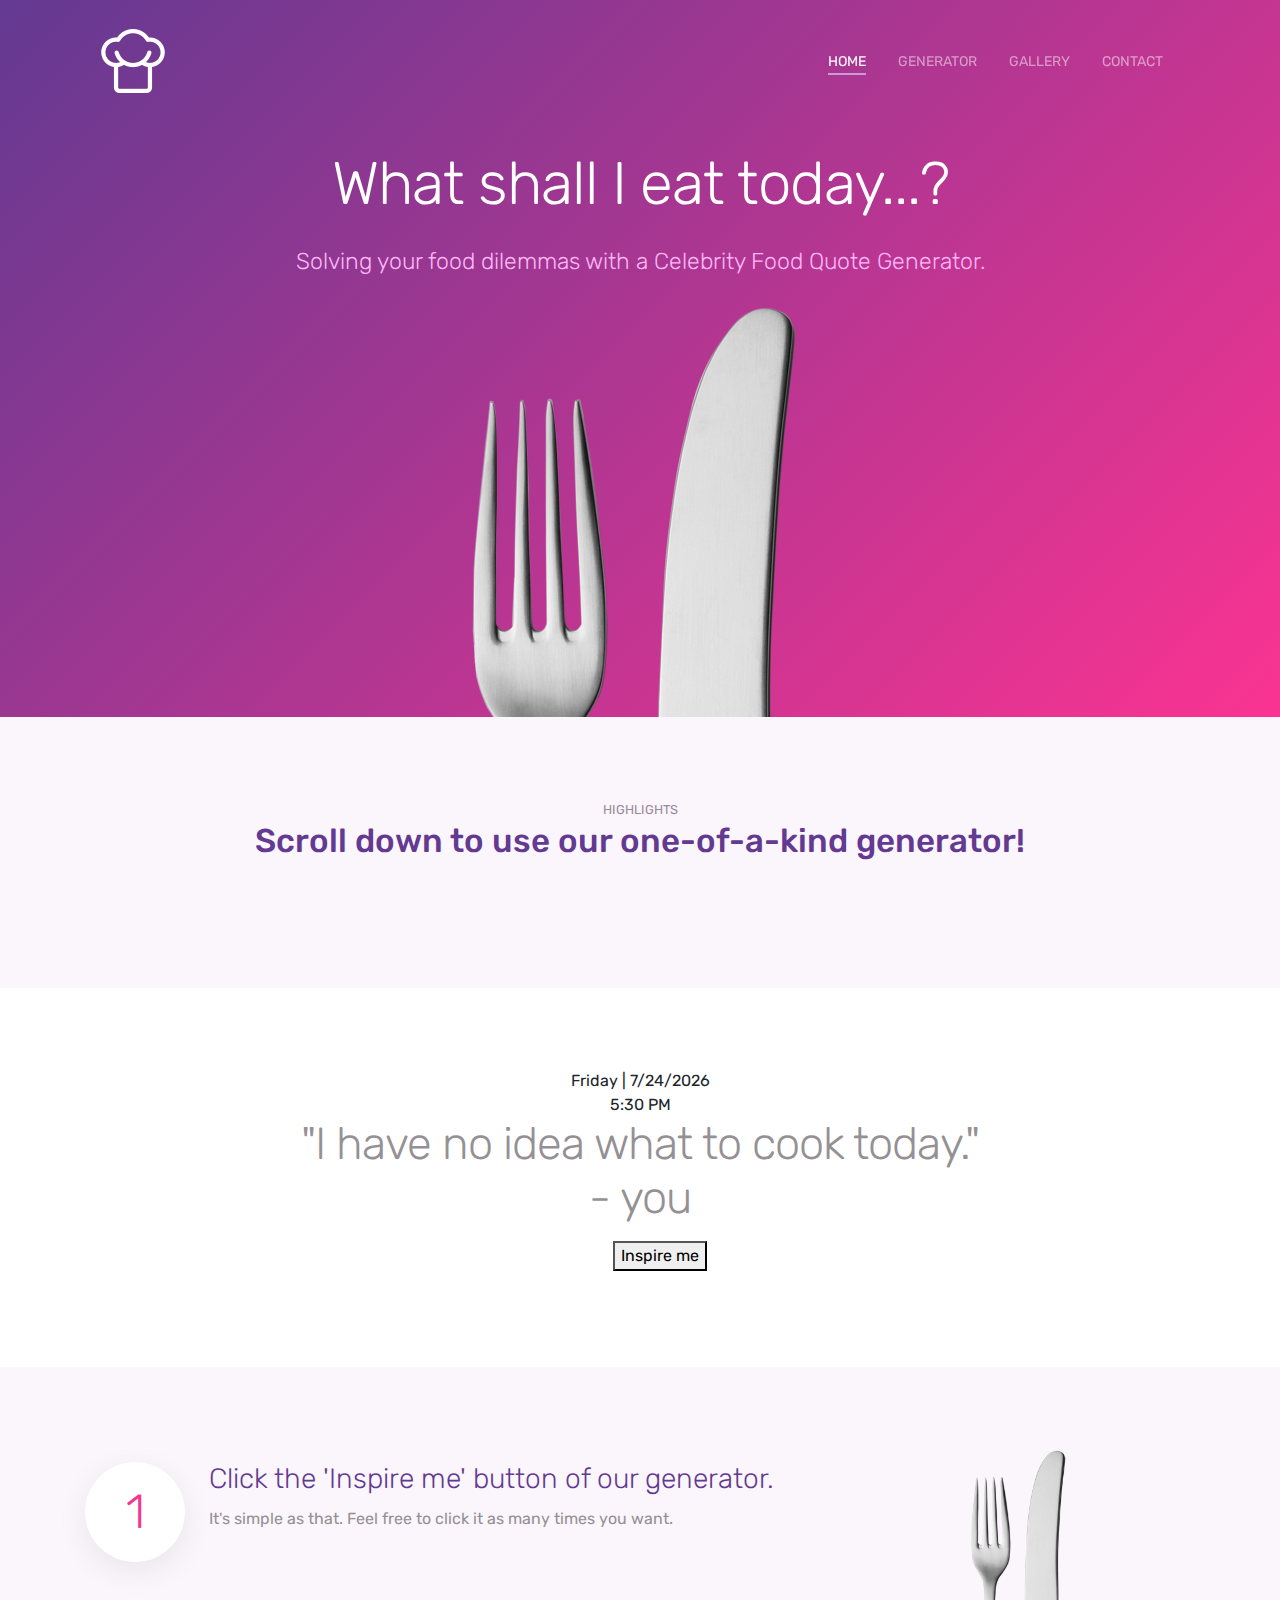
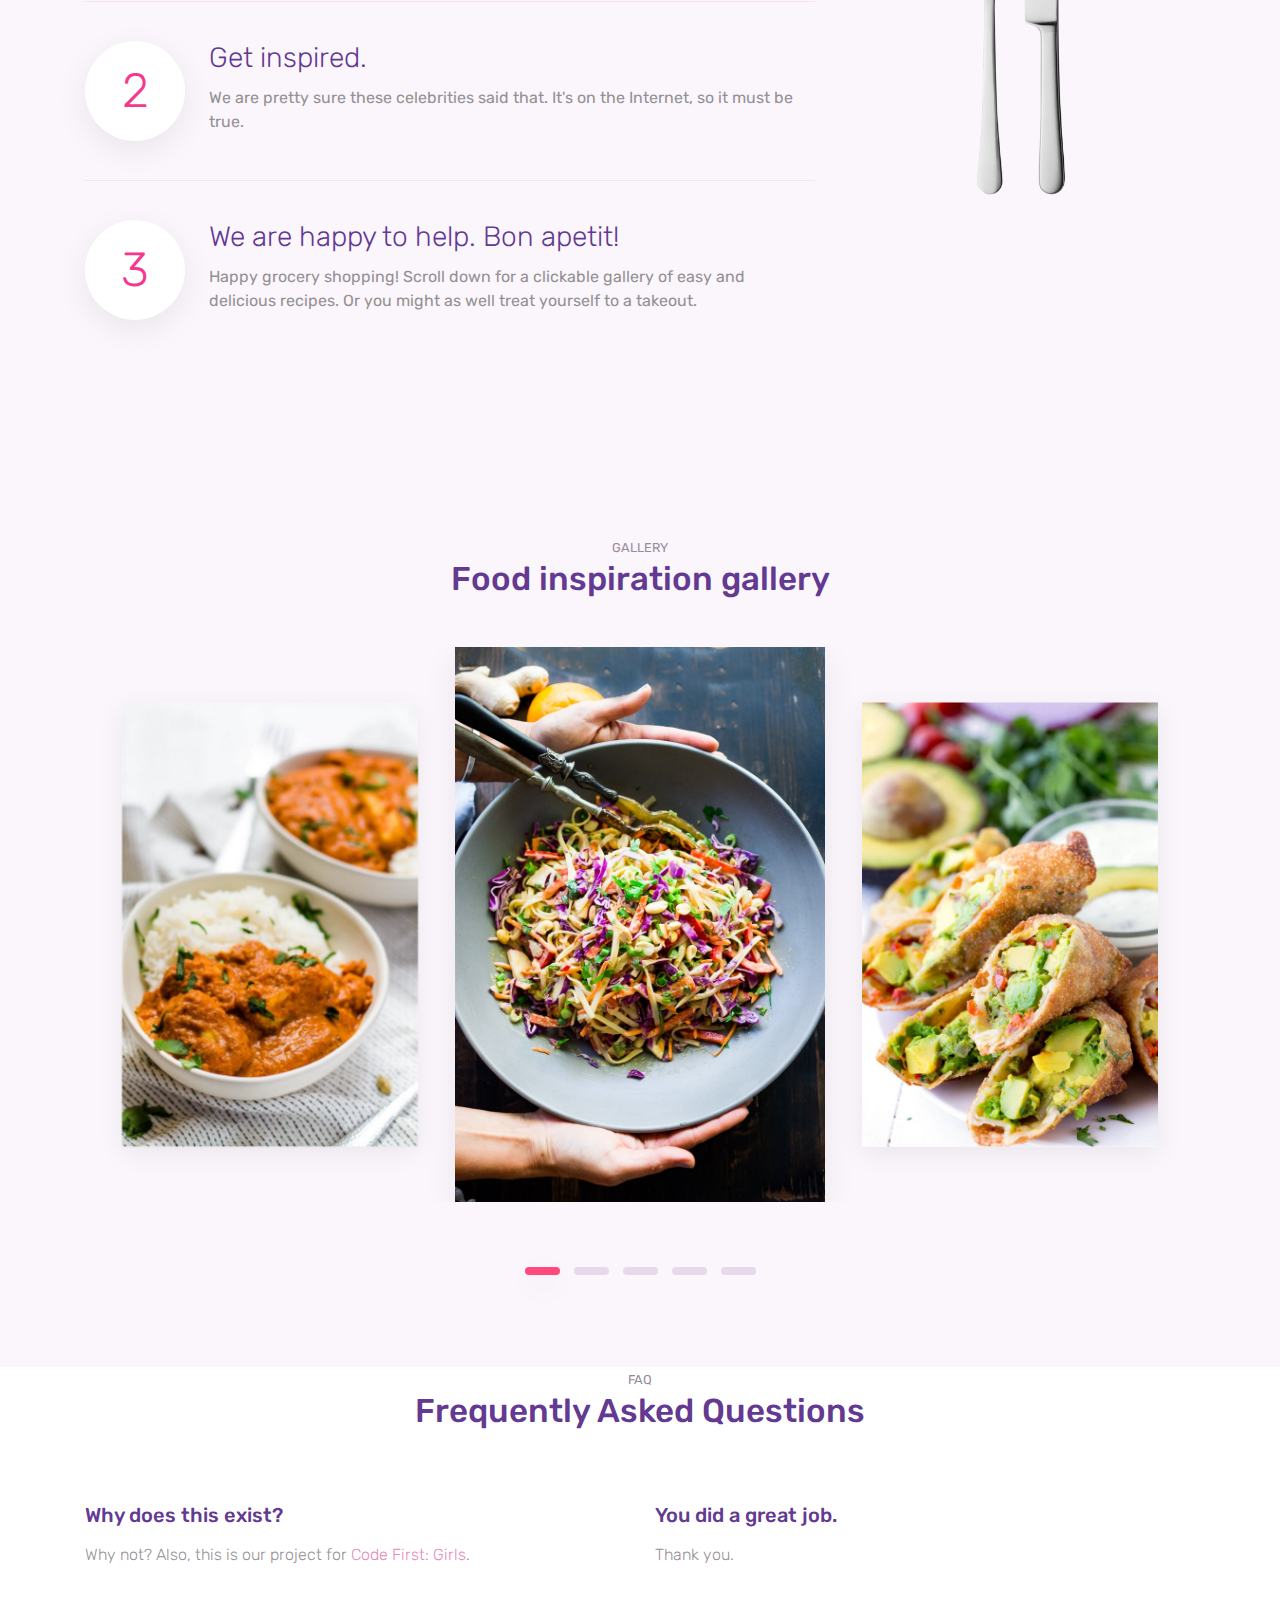
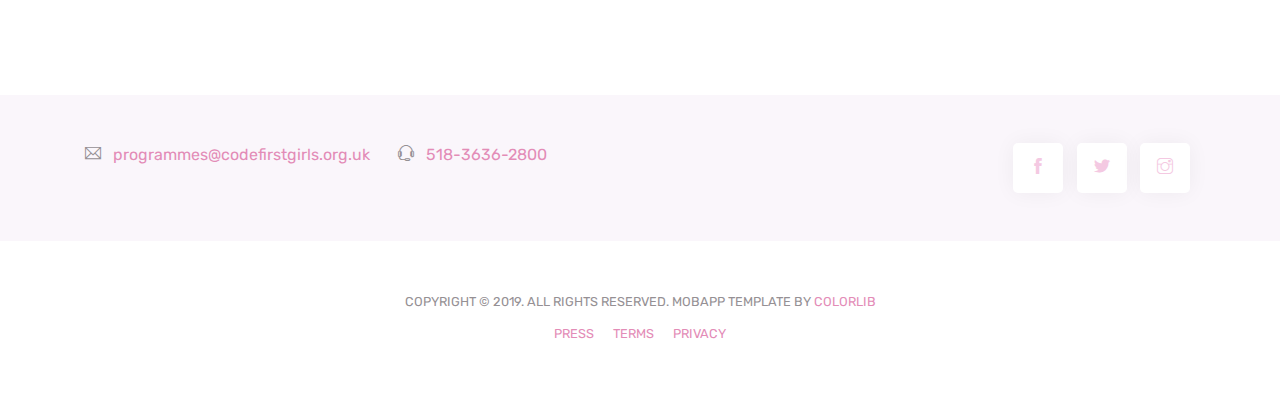
==== commit 01b76325: "Changed some quotes in the Generator as well as images." ====
--- a/index.html
+++ b/index.html
@@ -44,11 +44,9 @@
                         <div class="collapse navbar-collapse" id="navbar">
                             <ul class="navbar-nav ml-auto">
                                 <li class="nav-item"> <a class="nav-link active" href="#home">HOME <span class="sr-only">(current)</span></a> </li>
-                                <li class="nav-item"> <a class="nav-link" href="#features">FEATURES</a> </li>
+                                <li class="nav-item"> <a class="nav-link" href="#features">GENERATOR</a> </li>
                                 <li class="nav-item"> <a class="nav-link" href="#gallery">GALLERY</a> </li>
-                                <li class="nav-item"> <a class="nav-link" href="#pricing">PRICING</a> </li>
                                 <li class="nav-item"> <a class="nav-link" href="#contact">CONTACT</a> </li>
-                                <li class="nav-item"><a href="#" class="btn btn-outline-light my-3 my-sm-0 ml-lg-3">Download</a></li>
                             </ul>
                         </div>
                     </nav>
@@ -61,137 +59,47 @@
     <header class="bg-gradient" id="home">
         <div class="container mt-5">
             <h1>What shall I eat today...?</h1>
-            <p class="tagline">Solving your food dilemmas with a click.</p>
+            <p class="tagline">Solving your food dilemmas with a Celebrity Food Quote Generator.</p>
         </div>
         <div class="img-holder mt-3"><img src="images/iphonex.png" alt="phone" class="img-fluid"></div>
     </header>
 
     <div class="section light-bg" id="features">
-
-
-        <div class="container">
-
+        <div class="container">
             <div class="section-title">
                 <small>HIGHLIGHTS</small>
-                <h3>Features you love</h3>
-            </div>
-
-
-            <div class="row">
-                <div class="col-12 col-lg-4">
-                    <div class="card features">
-                        <div class="card-body">
-                            <div class="media">
-                                <span class="ti-face-smile gradient-fill ti-3x mr-3"></span>
-                                <div class="media-body">
-                                    <h4 class="card-title">Simple</h4>
-                                    <p class="card-text">Lorem ipsum dolor sit amet, consectetur adipiscing elit. Integer rutrum, urna eu pellentesque </p>
-                                </div>
-                            </div>
-                        </div>
-                    </div>
-                </div>
-                <div class="col-12 col-lg-4">
-                    <div class="card features">
-                        <div class="card-body">
-                            <div class="media">
-                                <span class="ti-settings gradient-fill ti-3x mr-3"></span>
-                                <div class="media-body">
-                                    <h4 class="card-title">Customize</h4>
-                                    <p class="card-text">Lorem ipsum dolor sit amet, consectetur adipiscing elit. Integer rutrum, urna eu pellentesque </p>
-                                </div>
-                            </div>
-                        </div>
-                    </div>
-                </div>
-                <div class="col-12 col-lg-4">
-                    <div class="card features">
-                        <div class="card-body">
-                            <div class="media">
-                                <span class="ti-lock gradient-fill ti-3x mr-3"></span>
-                                <div class="media-body">
-                                    <h4 class="card-title">Secure</h4>
-                                    <p class="card-text">Lorem ipsum dolor sit amet, consectetur adipiscing elit. Integer rutrum, urna eu pellentesque </p>
-                                </div>
-                            </div>
-                        </div>
-                    </div>
-                </div>
-            </div>
-
-
-            <div class="row">
-                <div class="col-12 col-lg-4">
-                    <div class="card features">
-                        <div class="card-body">
-                            <div class="media">
-                                <span class="ti-face-smile gradient-fill ti-3x mr-3"></span>
-                                <div class="media-body">
-                                    <h4 class="card-title">Simple</h4>
-                                    <p class="card-text">Lorem ipsum dolor sit amet, consectetur adipiscing elit. Integer rutrum, urna eu pellentesque </p>
-                                </div>
-                            </div>
-                        </div>
-                    </div>
-                </div>
-                <div class="col-12 col-lg-4">
-                    <div class="card features">
-                        <div class="card-body">
-                            <div class="media">
-                                <span class="ti-settings gradient-fill ti-3x mr-3"></span>
-                                <div class="media-body">
-                                    <h4 class="card-title">Customize</h4>
-                                    <p class="card-text">Lorem ipsum dolor sit amet, consectetur adipiscing elit. Integer rutrum, urna eu pellentesque </p>
-                                </div>
-                            </div>
-                        </div>
-                    </div>
-                </div>
-                <div class="col-12 col-lg-4">
-                    <div class="card features">
-                        <div class="card-body">
-                            <div class="media">
-                                <span class="ti-lock gradient-fill ti-3x mr-3"></span>
-                                <div class="media-body">
-                                    <h4 class="card-title">Secure</h4>
-                                    <p class="card-text">Lorem ipsum dolor sit amet, consectetur adipiscing elit. Integer rutrum, urna eu pellentesque </p>
-                                </div>
-                            </div>
-                        </div>
-                    </div>
-                </div>
-            </div>
-
-        </div>
-
-
-
-    </div>
-    <!-- // end .section -->
+                <h3>Scroll down to use our one-of-a-kind generator!</h3>
+            </div>
+
+        </div>
+    </div>
+    <!-- // end .section -->
+
     <div class="section">
 
         <div class="container">
+           <center>
             <div class="row">
                 <div class="col-lg-6 offset-lg-6">
-                    <h2>Discover our App</h2>
-                </div>
-            </div>
-            <link rel="stylesheet" type="text/css" href="https://cdnjs.cloudflare.com/ajax/libs/font-awesome/4.7.0/css/font-awesome.min.css">
+                </div>
+            </div>
+            <link rel="stylesheet" type="css/text.css" href="https://cdnjs.cloudflare.com/ajax/libs/font-awesome/4.7.0/css/font-awesome.min.css">
     <body onload="startTime(); startDate()">
       <div class="container">
         <div id="date"></div>
         <div id="display"></div>
         <div id="content">
-          <p id="quote">"the people who are crazy enough to think they can change the world are the ones who do." <br/>- Steve Jobs</p>
+        <h2><p id="quote">"I have no idea what to cook today." <br/>- you</p></h2>
         </div>
       </div>
       <div id="b-nav">
         <ul>
-          <button id="gen" onclick="genQuote()">New Quote</button>
+          <button id="gen" onclick="genQuote()">Inspire me</button>
           <a class="twitter-share-button" target="_blank" href="https://twitter.com/intent/tweet?text=the%20people%20who%20are%20crazy%20enough%20to%20think%20they%20can%20change%20the%20world%20are%20the%20ones%20who%20do.%20-%20Steve%20Jobs"><i class="fa fa-twitter" aria-hidden="true"></i></a>
         </ul>
       </div>
         </div>
+      </center>
 
     </div>
     <!-- // end .section -->
@@ -206,34 +114,22 @@
                         <li class="media">
                             <div class="circle-icon mr-4">1</div>
                             <div class="media-body">
-<<<<<<< HEAD
-                                <h5>Create an Account</h5>
-=======
-                                <h5>Click the Inspire me button of our generator</h5>
->>>>>>> parent of f0023ff... Edited content
-                                <p>Lorem ipsum dolor sit amet, consectetur adipiscing elit. Integer rutrum, urna eu pellentesque pretium obcaecati vel exercitationem </p>
+                                <h5>Click the 'Inspire me' button of our generator.</h5>
+                                <p>It's simple as that. Feel free to click it as many times you want.</p>
                             </div>
                         </li>
                         <li class="media my-4">
                             <div class="circle-icon mr-4">2</div>
                             <div class="media-body">
-<<<<<<< HEAD
-                                <h5>Share with friends</h5>
-=======
                                 <h5>Get inspired.</h5>
->>>>>>> parent of f0023ff... Edited content
-                                <p>Lorem ipsum dolor sit amet, consectetur adipiscing elit. Integer rutrum, urna eu pellentesque pretium obcaecati vel exercitationem eveniet</p>
+                                <p>We are pretty sure these celebrities said that. It's on the Internet, so it must be true.</p>
                             </div>
                         </li>
                         <li class="media">
                             <div class="circle-icon mr-4">3</div>
                             <div class="media-body">
-<<<<<<< HEAD
-                                <h5>Enjoy your life</h5>
-=======
                                 <h5>We are happy to help. Bon apetit!</h5>
->>>>>>> parent of f0023ff... Edited content
-                                <p>Lorem ipsum dolor sit amet, consectetur adipiscing elit. Integer rutrum, urna eu pellentesque pretium obcaecati vel exercitationem </p>
+                                <p>Happy grocery shopping! Scroll down for a clickable gallery of easy and delicious recipes. Or you might as well treat yourself to a takeout. </p>
                             </div>
                         </li>
                     </ul>
@@ -249,7 +145,25 @@
     </div>
     <!-- // end .section -->
 
-
+    <div class="section light-bg" id="gallery">
+        <div class="container">
+            <div class="section-title">
+                <small>GALLERY</small>
+                <h3>Food inspiration gallery</h3>
+            </div>
+
+            <div class="img-gallery owl-carousel owl-theme">
+                <a href="https://www.feastingathome.com/thai-noodle-salad-with-peanut-sauce/"><img src="images/screen1.jpg" alt="image"></a>
+                <a href="https://www.eazypeazymealz.com/avocado-egg-rolls/"><img src="images/screen2.jpg" alt="image"></a>
+                <a href="https://damndelicious.net/2014/10/11/one-pot-garlic-parmesan-pasta/"><img src="images/screen3.jpg" alt="image"></a>
+                <a href="https://acleanbake.com/ratatouille/"><img src="images/screen4.jpg" alt="image"></a>
+                <a href="https://www.happyveggiekitchen.com/butter-halloumi-curry/"><img src="images/screen5.jpg" alt="image"></a>
+            </div>
+
+        </div>
+
+    </div>
+    <!-- // end .section -->
 
     <div class="section pt-0">
         <div class="container">
@@ -260,17 +174,12 @@
 
             <div class="row pt-4">
                 <div class="col-md-6">
-                    <h4 class="mb-3">Can I try before I buy?</h4>
-                    <p class="light-font mb-5">Lorem ipsum dolor sit amet, consectetur adipiscing elit. Integer rutrum, urna eu pellentesque pretium, nisi nisi fermentum enim, et sagittis dolor nulla vel sapien. Vestibulum sit amet mattis ante. </p>
-                    <h4 class="mb-3">What payment methods do you accept?</h4>
-                    <p class="light-font mb-5">Lorem ipsum dolor sit amet, consectetur adipiscing elit. Integer rutrum, urna eu pellentesque pretium, nisi nisi fermentum enim, et sagittis dolor nulla vel sapien. Vestibulum sit amet mattis ante. </p>
-
+                    <h4 class="mb-3">Why does this exist?</h4>
+                    <p class="light-font mb-5">Why not? Also, this is our project for <a href="https://www.codefirstgirls.org.uk">Code First: Girls</a>.</p>
                 </div>
                 <div class="col-md-6">
-                    <h4 class="mb-3">Can I change my plan later?</h4>
-                    <p class="light-font mb-5">Lorem ipsum dolor sit amet, consectetur adipiscing elit. Integer rutrum, urna eu pellentesque pretium, nisi nisi fermentum enim, et sagittis dolor nulla vel sapien. Vestibulum sit amet mattis ante. </p>
-                    <h4 class="mb-3">Do you have a contract?</h4>
-                    <p class="light-font mb-5">Lorem ipsum dolor sit amet, consectetur adipiscing elit. Integer rutrum, urna eu pellentesque pretium, nisi nisi fermentum enim, et sagittis dolor nulla vel sapien. Vestibulum sit amet mattis ante. </p>
+                    <h4 class="mb-3">You did a great job.</h4>
+                    <p class="light-font mb-5">Thank you.</p>
 
                 </div>
             </div>
@@ -284,10 +193,9 @@
         <div class="container">
             <div class="row">
                 <div class="col-lg-6 text-center text-lg-left">
-                    <p class="mb-2"> <span class="ti-location-pin mr-2"></span> 1485 Pacific St, Brooklyn, NY 11216 USA</p>
                     <div class=" d-block d-sm-inline-block">
                         <p class="mb-2">
-                            <span class="ti-email mr-2"></span> <a class="mr-4" href="mailto:support@mobileapp.com">support@mobileapp.com</a>
+                            <span class="ti-email mr-2"></span> <a class="mr-4" href="mailto:programmes@codefirstgirls.org.uk">programmes@codefirstgirls.org.uk</a>
                         </p>
                     </div>
                     <div class="d-block d-sm-inline-block">
@@ -299,9 +207,9 @@
                 </div>
                 <div class="col-lg-6">
                     <div class="social-icons">
-                        <a href="#"><span class="ti-facebook"></span></a>
-                        <a href="#"><span class="ti-twitter-alt"></span></a>
-                        <a href="#"><span class="ti-instagram"></span></a>
+                        <a href="https://www.facebook.com/codefirstgirls/"><span class="ti-facebook"></span></a>
+                        <a href="https://twitter.com/CodeFirstGirls"><span class="ti-twitter-alt"></span></a>
+                        <a href="https://instagram.com/codefirstgirls"><span class="ti-instagram"></span></a>
                     </div>
                 </div>
             </div>
@@ -312,7 +220,7 @@
     <!-- // end .section -->
     <footer class="my-5 text-center">
         <!-- Copyright removal is not prohibited! -->
-        <p class="mb-2"><small>COPYRIGHT © 2017. ALL RIGHTS RESERVED. MOBAPP TEMPLATE BY <a href="https://colorlib.com">COLORLIB</a></small></p>
+        <p class="mb-2"><small>COPYRIGHT © 2019. ALL RIGHTS RESERVED. MOBAPP TEMPLATE BY <a href="https://colorlib.com">COLORLIB</a></small></p>
 
         <small>
             <a href="#" class="m-2">PRESS</a>
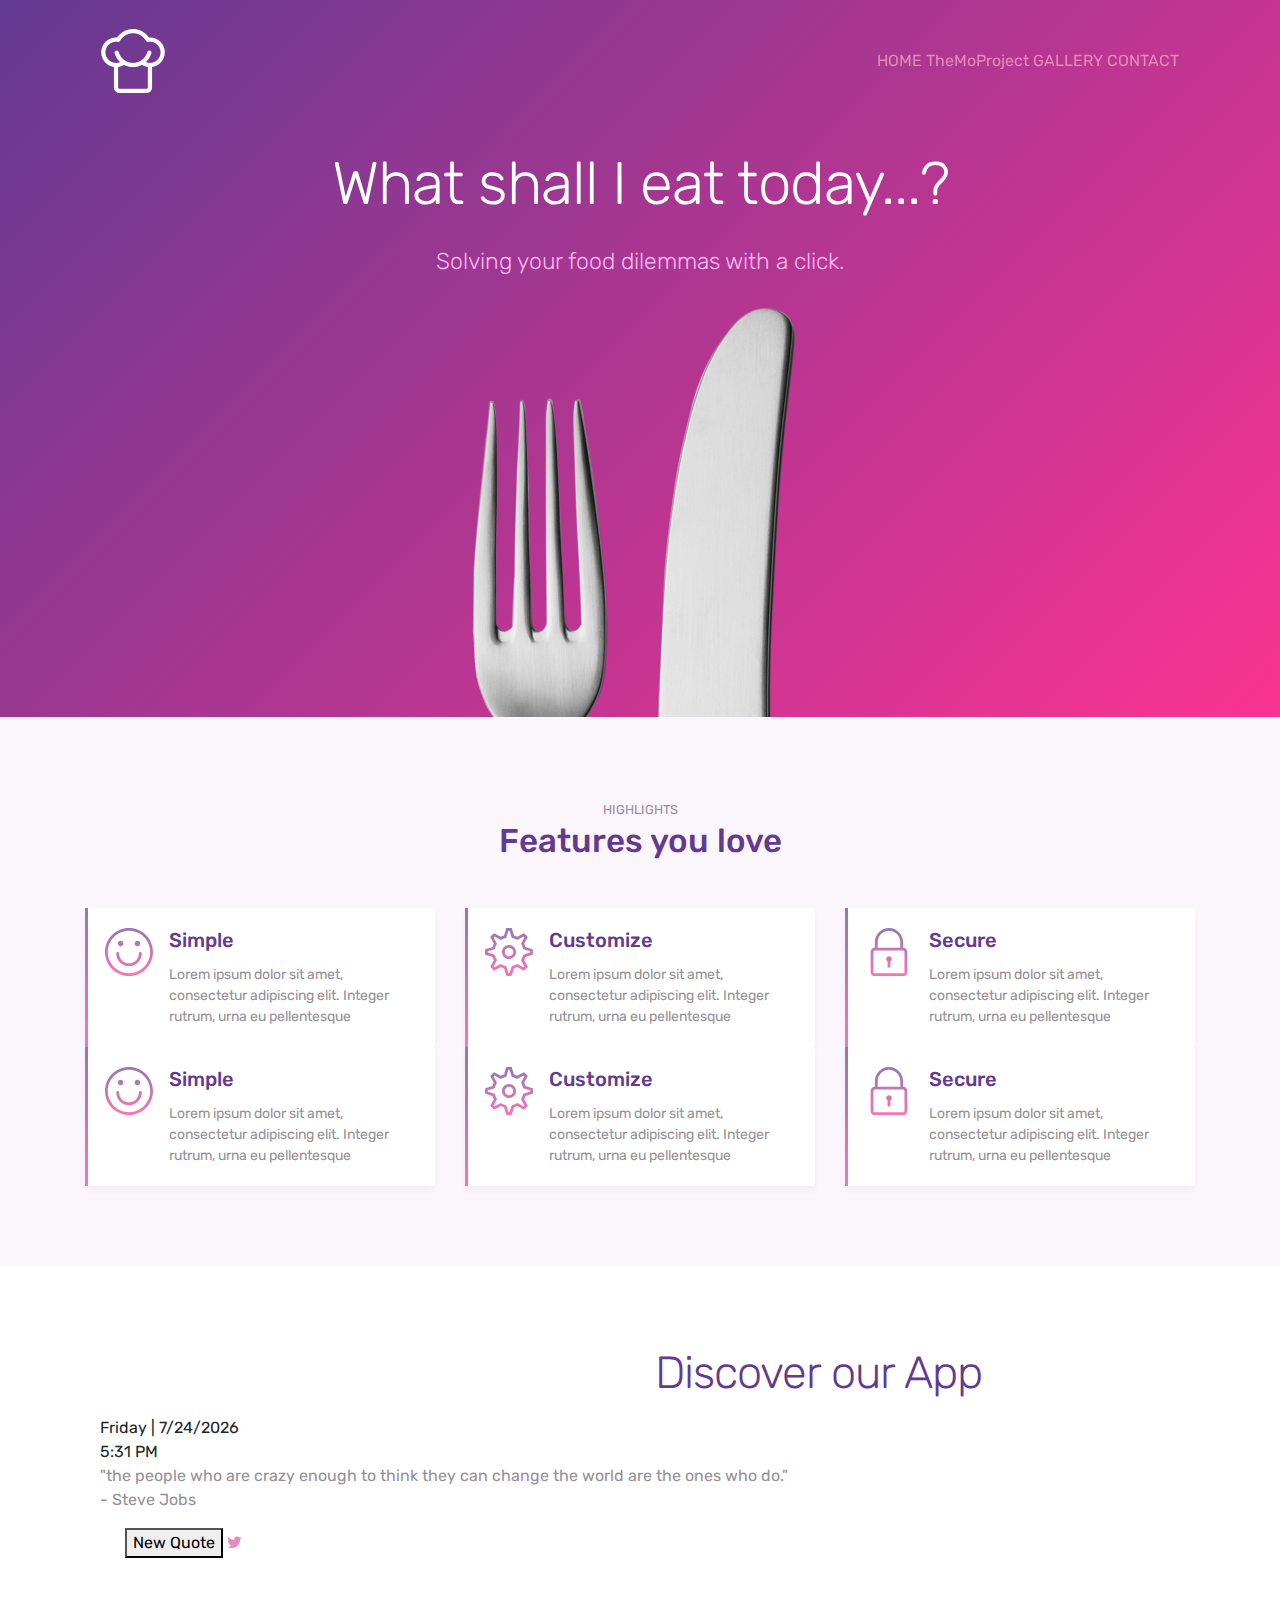
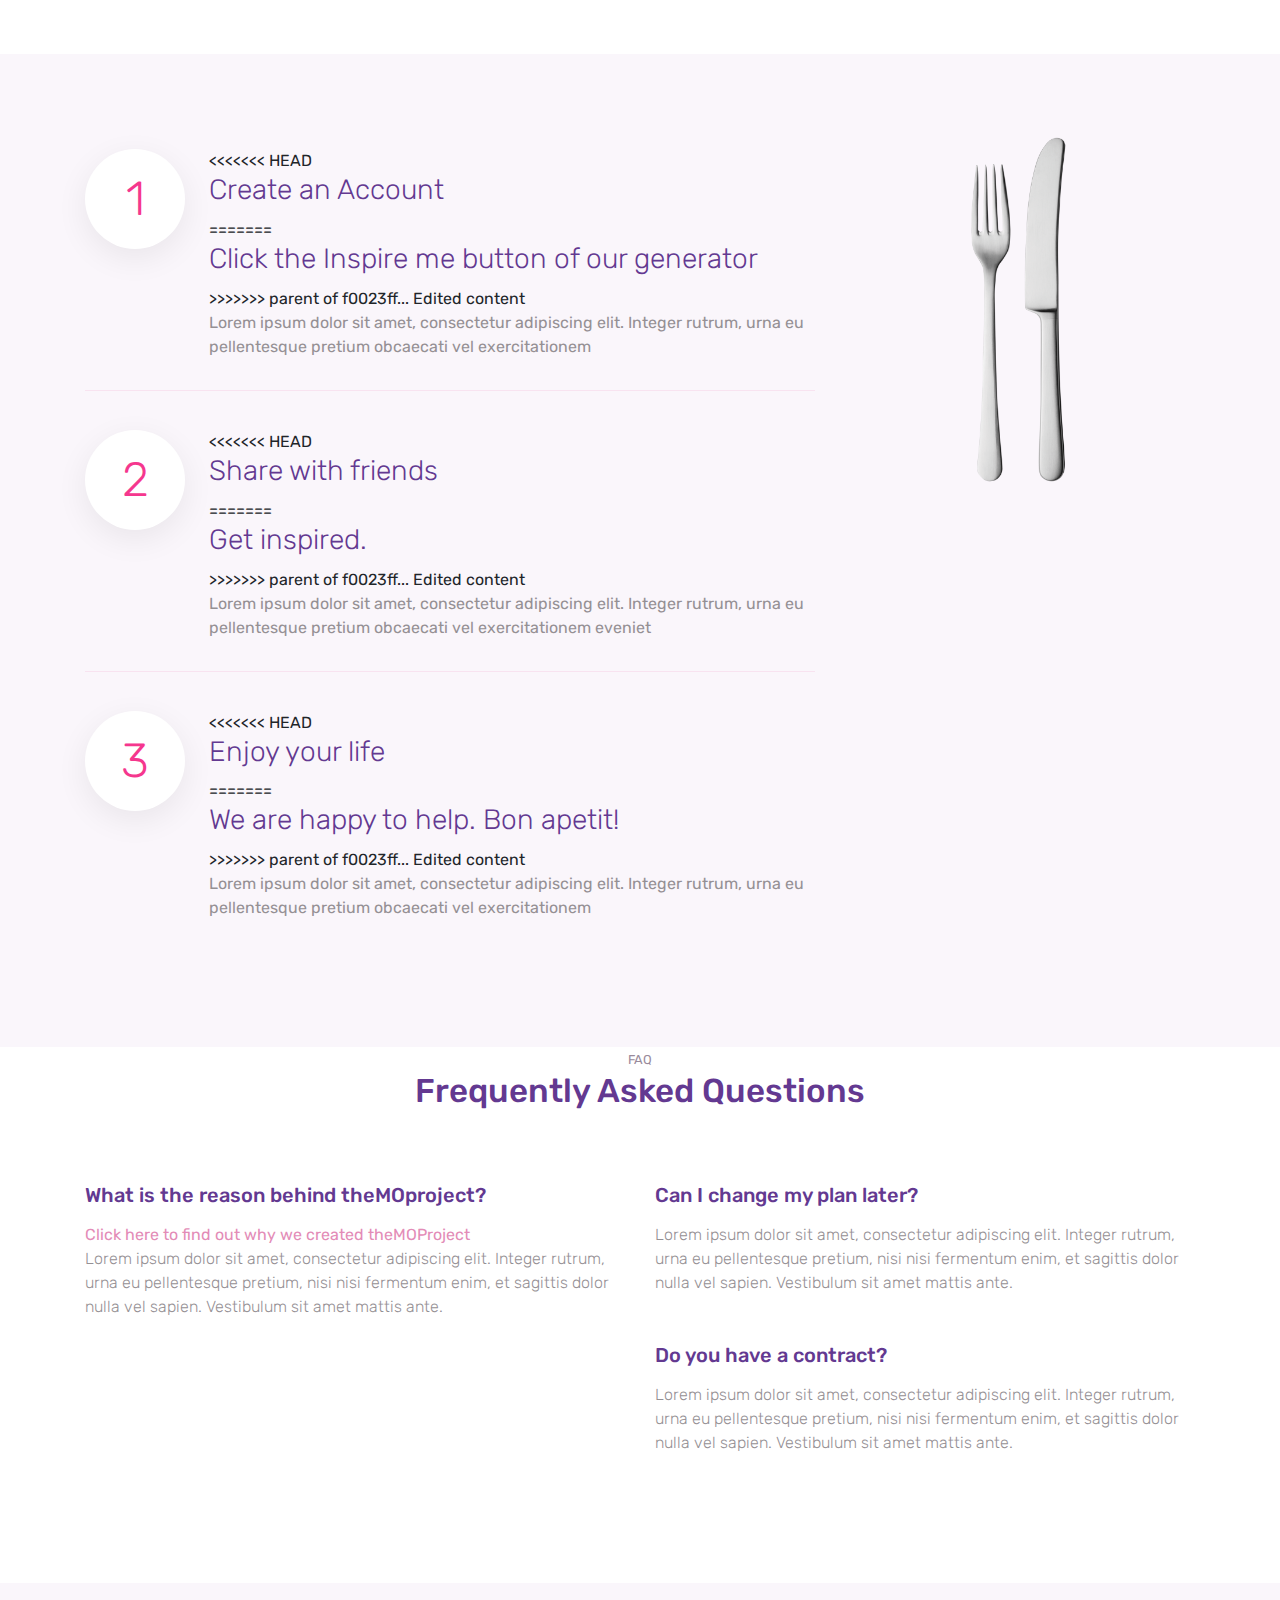
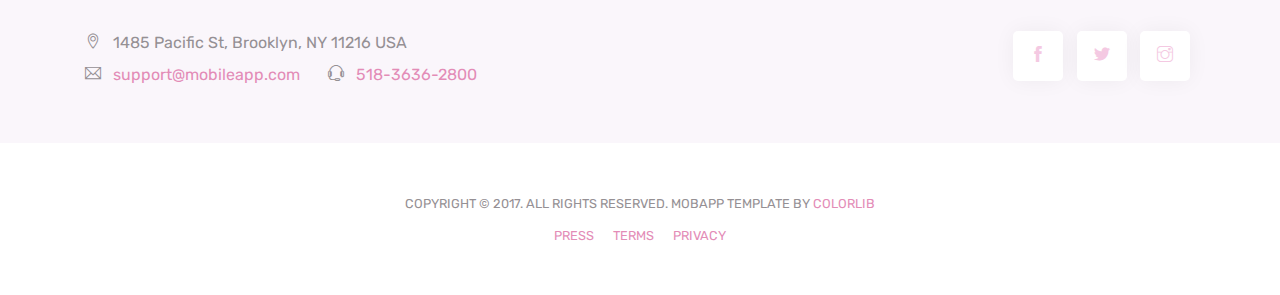
==== commit 6c714453: "Editing Second Page & Editing Navbar" ====
--- a/index.html
+++ b/index.html
@@ -43,10 +43,13 @@
                         <a class="navbar-brand" href="index.html"><img src="images/logo.png" class="img-fluid" alt="logo"></a> <button class="navbar-toggler" type="button" data-toggle="collapse" data-target="#navbar" aria-controls="navbar" aria-expanded="false" aria-label="Toggle navigation"> <span class="navbar-toggler-icon"></span> </button>
                         <div class="collapse navbar-collapse" id="navbar">
                             <ul class="navbar-nav ml-auto">
-                                <li class="nav-item"> <a class="nav-link active" href="#home">HOME <span class="sr-only">(current)</span></a> </li>
-                                <li class="nav-item"> <a class="nav-link" href="#features">GENERATOR</a> </li>
-                                <li class="nav-item"> <a class="nav-link" href="#gallery">GALLERY</a> </li>
-                                <li class="nav-item"> <a class="nav-link" href="#contact">CONTACT</a> </li>
+                                <li class="nav-item"> <a href="index.html"> HOME <span class="sr-only">(current)</span></a> </li>
+                                &nbsp;
+                                <li class="nav-item"> <a href="second.html"> TheMoProject</a> </li>
+                                &nbsp;
+                                <li class="nav-item"> <a href="second.html"> GALLERY</a> </li>
+                                &nbsp;
+                                <li class="nav-item"> <a href="contact.html"> CONTACT</a> </li>
                             </ul>
                         </div>
                     </nav>
@@ -59,47 +62,137 @@
     <header class="bg-gradient" id="home">
         <div class="container mt-5">
             <h1>What shall I eat today...?</h1>
-            <p class="tagline">Solving your food dilemmas with a Celebrity Food Quote Generator.</p>
+            <p class="tagline">Solving your food dilemmas with a click.</p>
         </div>
         <div class="img-holder mt-3"><img src="images/iphonex.png" alt="phone" class="img-fluid"></div>
     </header>
 
     <div class="section light-bg" id="features">
-        <div class="container">
+
+
+        <div class="container">
+
             <div class="section-title">
                 <small>HIGHLIGHTS</small>
-                <h3>Scroll down to use our one-of-a-kind generator!</h3>
-            </div>
-
-        </div>
-    </div>
-    <!-- // end .section -->
-
+                <h3>Features you love</h3>
+            </div>
+
+
+            <div class="row">
+                <div class="col-12 col-lg-4">
+                    <div class="card features">
+                        <div class="card-body">
+                            <div class="media">
+                                <span class="ti-face-smile gradient-fill ti-3x mr-3"></span>
+                                <div class="media-body">
+                                    <h4 class="card-title">Simple</h4>
+                                    <p class="card-text">Lorem ipsum dolor sit amet, consectetur adipiscing elit. Integer rutrum, urna eu pellentesque </p>
+                                </div>
+                            </div>
+                        </div>
+                    </div>
+                </div>
+                <div class="col-12 col-lg-4">
+                    <div class="card features">
+                        <div class="card-body">
+                            <div class="media">
+                                <span class="ti-settings gradient-fill ti-3x mr-3"></span>
+                                <div class="media-body">
+                                    <h4 class="card-title">Customize</h4>
+                                    <p class="card-text">Lorem ipsum dolor sit amet, consectetur adipiscing elit. Integer rutrum, urna eu pellentesque </p>
+                                </div>
+                            </div>
+                        </div>
+                    </div>
+                </div>
+                <div class="col-12 col-lg-4">
+                    <div class="card features">
+                        <div class="card-body">
+                            <div class="media">
+                                <span class="ti-lock gradient-fill ti-3x mr-3"></span>
+                                <div class="media-body">
+                                    <h4 class="card-title">Secure</h4>
+                                    <p class="card-text">Lorem ipsum dolor sit amet, consectetur adipiscing elit. Integer rutrum, urna eu pellentesque </p>
+                                </div>
+                            </div>
+                        </div>
+                    </div>
+                </div>
+            </div>
+
+
+            <div class="row">
+                <div class="col-12 col-lg-4">
+                    <div class="card features">
+                        <div class="card-body">
+                            <div class="media">
+                                <span class="ti-face-smile gradient-fill ti-3x mr-3"></span>
+                                <div class="media-body">
+                                    <h4 class="card-title">Simple</h4>
+                                    <p class="card-text">Lorem ipsum dolor sit amet, consectetur adipiscing elit. Integer rutrum, urna eu pellentesque </p>
+                                </div>
+                            </div>
+                        </div>
+                    </div>
+                </div>
+                <div class="col-12 col-lg-4">
+                    <div class="card features">
+                        <div class="card-body">
+                            <div class="media">
+                                <span class="ti-settings gradient-fill ti-3x mr-3"></span>
+                                <div class="media-body">
+                                    <h4 class="card-title">Customize</h4>
+                                    <p class="card-text">Lorem ipsum dolor sit amet, consectetur adipiscing elit. Integer rutrum, urna eu pellentesque </p>
+                                </div>
+                            </div>
+                        </div>
+                    </div>
+                </div>
+                <div class="col-12 col-lg-4">
+                    <div class="card features">
+                        <div class="card-body">
+                            <div class="media">
+                                <span class="ti-lock gradient-fill ti-3x mr-3"></span>
+                                <div class="media-body">
+                                    <h4 class="card-title">Secure</h4>
+                                    <p class="card-text">Lorem ipsum dolor sit amet, consectetur adipiscing elit. Integer rutrum, urna eu pellentesque </p>
+                                </div>
+                            </div>
+                        </div>
+                    </div>
+                </div>
+            </div>
+
+        </div>
+
+
+
+    </div>
+    <!-- // end .section -->
     <div class="section">
 
         <div class="container">
-           <center>
             <div class="row">
                 <div class="col-lg-6 offset-lg-6">
-                </div>
-            </div>
-            <link rel="stylesheet" type="css/text.css" href="https://cdnjs.cloudflare.com/ajax/libs/font-awesome/4.7.0/css/font-awesome.min.css">
+                    <h2>Discover our App</h2>
+                </div>
+            </div>
+            <link rel="stylesheet" type="text/css" href="https://cdnjs.cloudflare.com/ajax/libs/font-awesome/4.7.0/css/font-awesome.min.css">
     <body onload="startTime(); startDate()">
       <div class="container">
         <div id="date"></div>
         <div id="display"></div>
         <div id="content">
-        <h2><p id="quote">"I have no idea what to cook today." <br/>- you</p></h2>
+          <p id="quote">"the people who are crazy enough to think they can change the world are the ones who do." <br/>- Steve Jobs</p>
         </div>
       </div>
       <div id="b-nav">
         <ul>
-          <button id="gen" onclick="genQuote()">Inspire me</button>
+          <button id="gen" onclick="genQuote()">New Quote</button>
           <a class="twitter-share-button" target="_blank" href="https://twitter.com/intent/tweet?text=the%20people%20who%20are%20crazy%20enough%20to%20think%20they%20can%20change%20the%20world%20are%20the%20ones%20who%20do.%20-%20Steve%20Jobs"><i class="fa fa-twitter" aria-hidden="true"></i></a>
         </ul>
       </div>
         </div>
-      </center>
 
     </div>
     <!-- // end .section -->
@@ -114,22 +207,34 @@
                         <li class="media">
                             <div class="circle-icon mr-4">1</div>
                             <div class="media-body">
-                                <h5>Click the 'Inspire me' button of our generator.</h5>
-                                <p>It's simple as that. Feel free to click it as many times you want.</p>
+<<<<<<< HEAD
+                                <h5>Create an Account</h5>
+=======
+                                <h5>Click the Inspire me button of our generator</h5>
+>>>>>>> parent of f0023ff... Edited content
+                                <p>Lorem ipsum dolor sit amet, consectetur adipiscing elit. Integer rutrum, urna eu pellentesque pretium obcaecati vel exercitationem </p>
                             </div>
                         </li>
                         <li class="media my-4">
                             <div class="circle-icon mr-4">2</div>
                             <div class="media-body">
+<<<<<<< HEAD
+                                <h5>Share with friends</h5>
+=======
                                 <h5>Get inspired.</h5>
-                                <p>We are pretty sure these celebrities said that. It's on the Internet, so it must be true.</p>
+>>>>>>> parent of f0023ff... Edited content
+                                <p>Lorem ipsum dolor sit amet, consectetur adipiscing elit. Integer rutrum, urna eu pellentesque pretium obcaecati vel exercitationem eveniet</p>
                             </div>
                         </li>
                         <li class="media">
                             <div class="circle-icon mr-4">3</div>
                             <div class="media-body">
+<<<<<<< HEAD
+                                <h5>Enjoy your life</h5>
+=======
                                 <h5>We are happy to help. Bon apetit!</h5>
-                                <p>Happy grocery shopping! Scroll down for a clickable gallery of easy and delicious recipes. Or you might as well treat yourself to a takeout. </p>
+>>>>>>> parent of f0023ff... Edited content
+                                <p>Lorem ipsum dolor sit amet, consectetur adipiscing elit. Integer rutrum, urna eu pellentesque pretium obcaecati vel exercitationem </p>
                             </div>
                         </li>
                     </ul>
@@ -145,25 +250,7 @@
     </div>
     <!-- // end .section -->
 
-    <div class="section light-bg" id="gallery">
-        <div class="container">
-            <div class="section-title">
-                <small>GALLERY</small>
-                <h3>Food inspiration gallery</h3>
-            </div>
-
-            <div class="img-gallery owl-carousel owl-theme">
-                <a href="https://www.feastingathome.com/thai-noodle-salad-with-peanut-sauce/"><img src="images/screen1.jpg" alt="image"></a>
-                <a href="https://www.eazypeazymealz.com/avocado-egg-rolls/"><img src="images/screen2.jpg" alt="image"></a>
-                <a href="https://damndelicious.net/2014/10/11/one-pot-garlic-parmesan-pasta/"><img src="images/screen3.jpg" alt="image"></a>
-                <a href="https://acleanbake.com/ratatouille/"><img src="images/screen4.jpg" alt="image"></a>
-                <a href="https://www.happyveggiekitchen.com/butter-halloumi-curry/"><img src="images/screen5.jpg" alt="image"></a>
-            </div>
-
-        </div>
-
-    </div>
-    <!-- // end .section -->
+
 
     <div class="section pt-0">
         <div class="container">
@@ -174,12 +261,16 @@
 
             <div class="row pt-4">
                 <div class="col-md-6">
-                    <h4 class="mb-3">Why does this exist?</h4>
-                    <p class="light-font mb-5">Why not? Also, this is our project for <a href="https://www.codefirstgirls.org.uk">Code First: Girls</a>.</p>
+                    <h4 class="mb-3">What is the reason behind theMOproject?</h4>
+                    <a href="second.html"> Click here to find out why we created theMOProject </a>
+                    <p class="light-font mb-5">Lorem ipsum dolor sit amet, consectetur adipiscing elit. Integer rutrum, urna eu pellentesque pretium, nisi nisi fermentum enim, et sagittis dolor nulla vel sapien. Vestibulum sit amet mattis ante. </p>
+
                 </div>
                 <div class="col-md-6">
-                    <h4 class="mb-3">You did a great job.</h4>
-                    <p class="light-font mb-5">Thank you.</p>
+                    <h4 class="mb-3">Can I change my plan later?</h4>
+                    <p class="light-font mb-5">Lorem ipsum dolor sit amet, consectetur adipiscing elit. Integer rutrum, urna eu pellentesque pretium, nisi nisi fermentum enim, et sagittis dolor nulla vel sapien. Vestibulum sit amet mattis ante. </p>
+                    <h4 class="mb-3">Do you have a contract?</h4>
+                    <p class="light-font mb-5">Lorem ipsum dolor sit amet, consectetur adipiscing elit. Integer rutrum, urna eu pellentesque pretium, nisi nisi fermentum enim, et sagittis dolor nulla vel sapien. Vestibulum sit amet mattis ante. </p>
 
                 </div>
             </div>
@@ -193,9 +284,10 @@
         <div class="container">
             <div class="row">
                 <div class="col-lg-6 text-center text-lg-left">
+                    <p class="mb-2"> <span class="ti-location-pin mr-2"></span> 1485 Pacific St, Brooklyn, NY 11216 USA</p>
                     <div class=" d-block d-sm-inline-block">
                         <p class="mb-2">
-                            <span class="ti-email mr-2"></span> <a class="mr-4" href="mailto:programmes@codefirstgirls.org.uk">programmes@codefirstgirls.org.uk</a>
+                            <span class="ti-email mr-2"></span> <a class="mr-4" href="mailto:support@mobileapp.com">support@mobileapp.com</a>
                         </p>
                     </div>
                     <div class="d-block d-sm-inline-block">
@@ -207,9 +299,9 @@
                 </div>
                 <div class="col-lg-6">
                     <div class="social-icons">
-                        <a href="https://www.facebook.com/codefirstgirls/"><span class="ti-facebook"></span></a>
-                        <a href="https://twitter.com/CodeFirstGirls"><span class="ti-twitter-alt"></span></a>
-                        <a href="https://instagram.com/codefirstgirls"><span class="ti-instagram"></span></a>
+                        <a href="#"><span class="ti-facebook"></span></a>
+                        <a href="#"><span class="ti-twitter-alt"></span></a>
+                        <a href="#"><span class="ti-instagram"></span></a>
                     </div>
                 </div>
             </div>
@@ -220,7 +312,7 @@
     <!-- // end .section -->
     <footer class="my-5 text-center">
         <!-- Copyright removal is not prohibited! -->
-        <p class="mb-2"><small>COPYRIGHT © 2019. ALL RIGHTS RESERVED. MOBAPP TEMPLATE BY <a href="https://colorlib.com">COLORLIB</a></small></p>
+        <p class="mb-2"><small>COPYRIGHT © 2017. ALL RIGHTS RESERVED. MOBAPP TEMPLATE BY <a href="https://colorlib.com">COLORLIB</a></small></p>
 
         <small>
             <a href="#" class="m-2">PRESS</a>
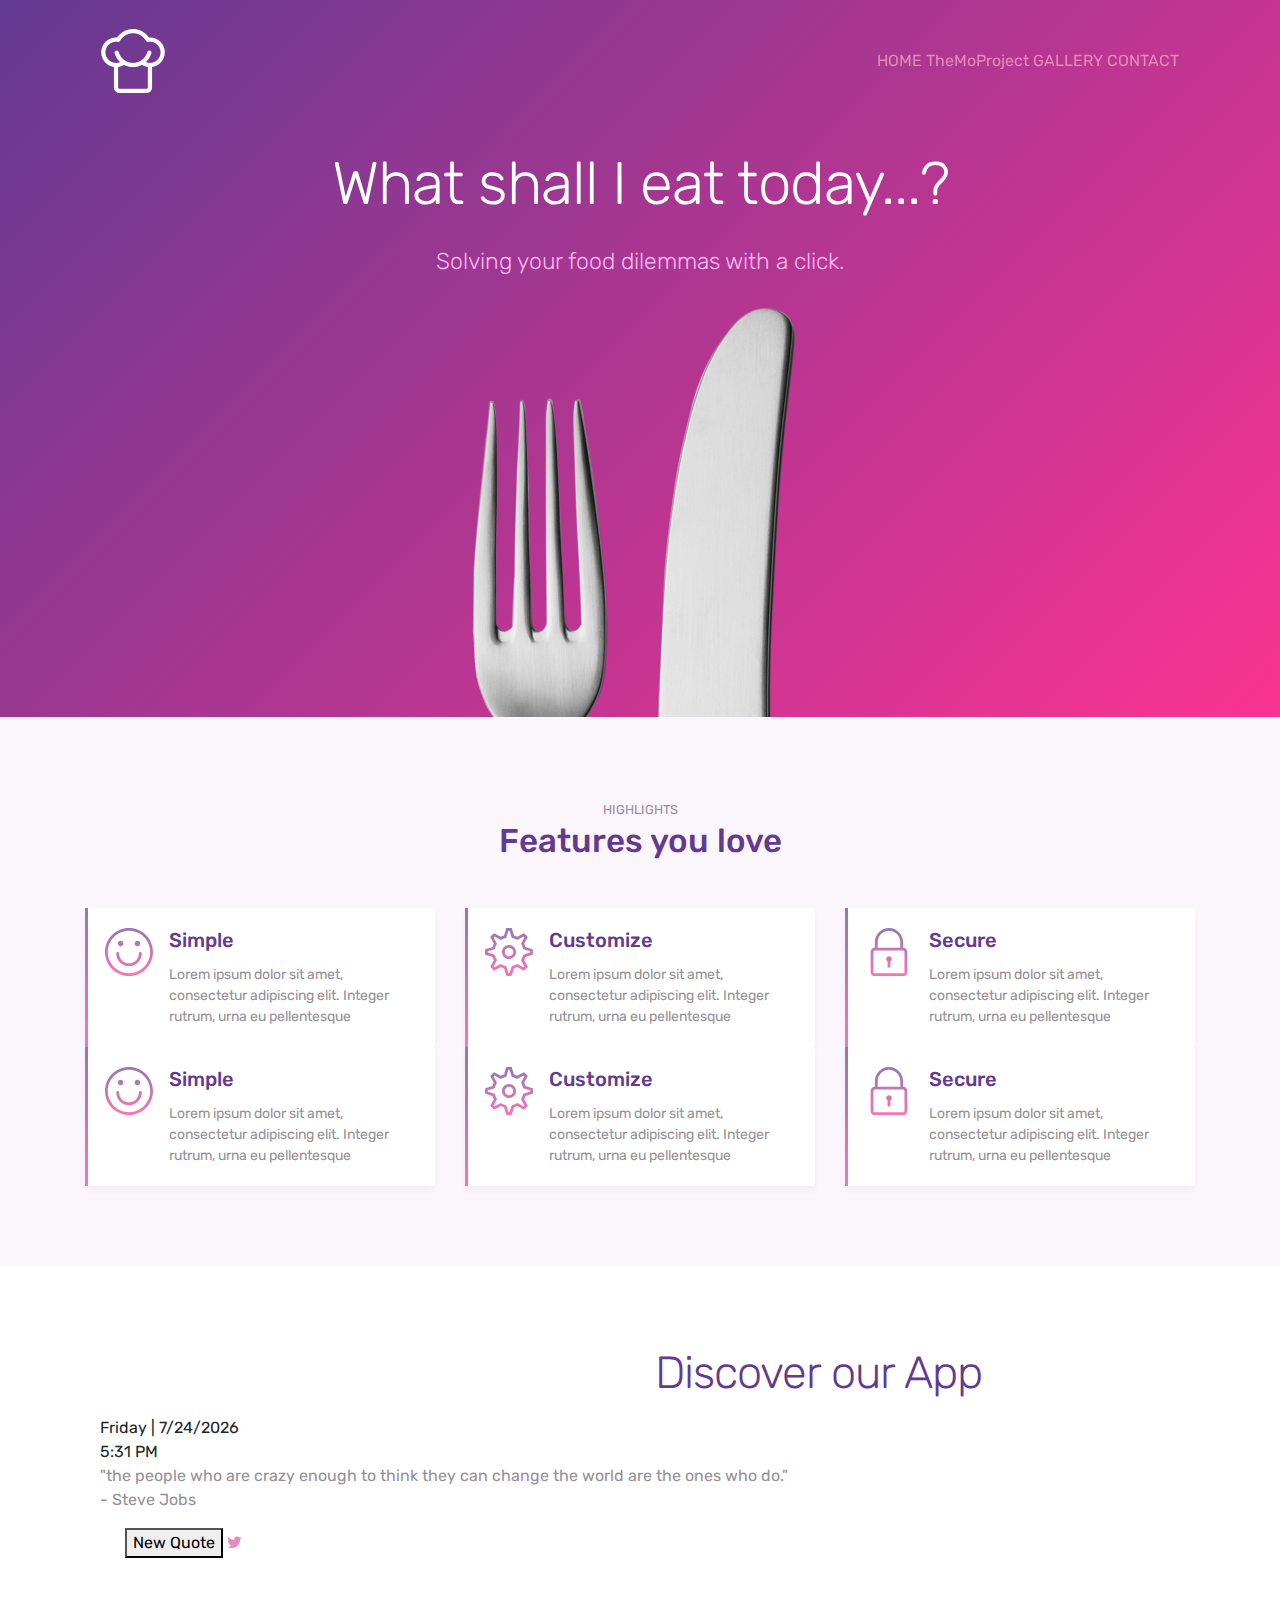
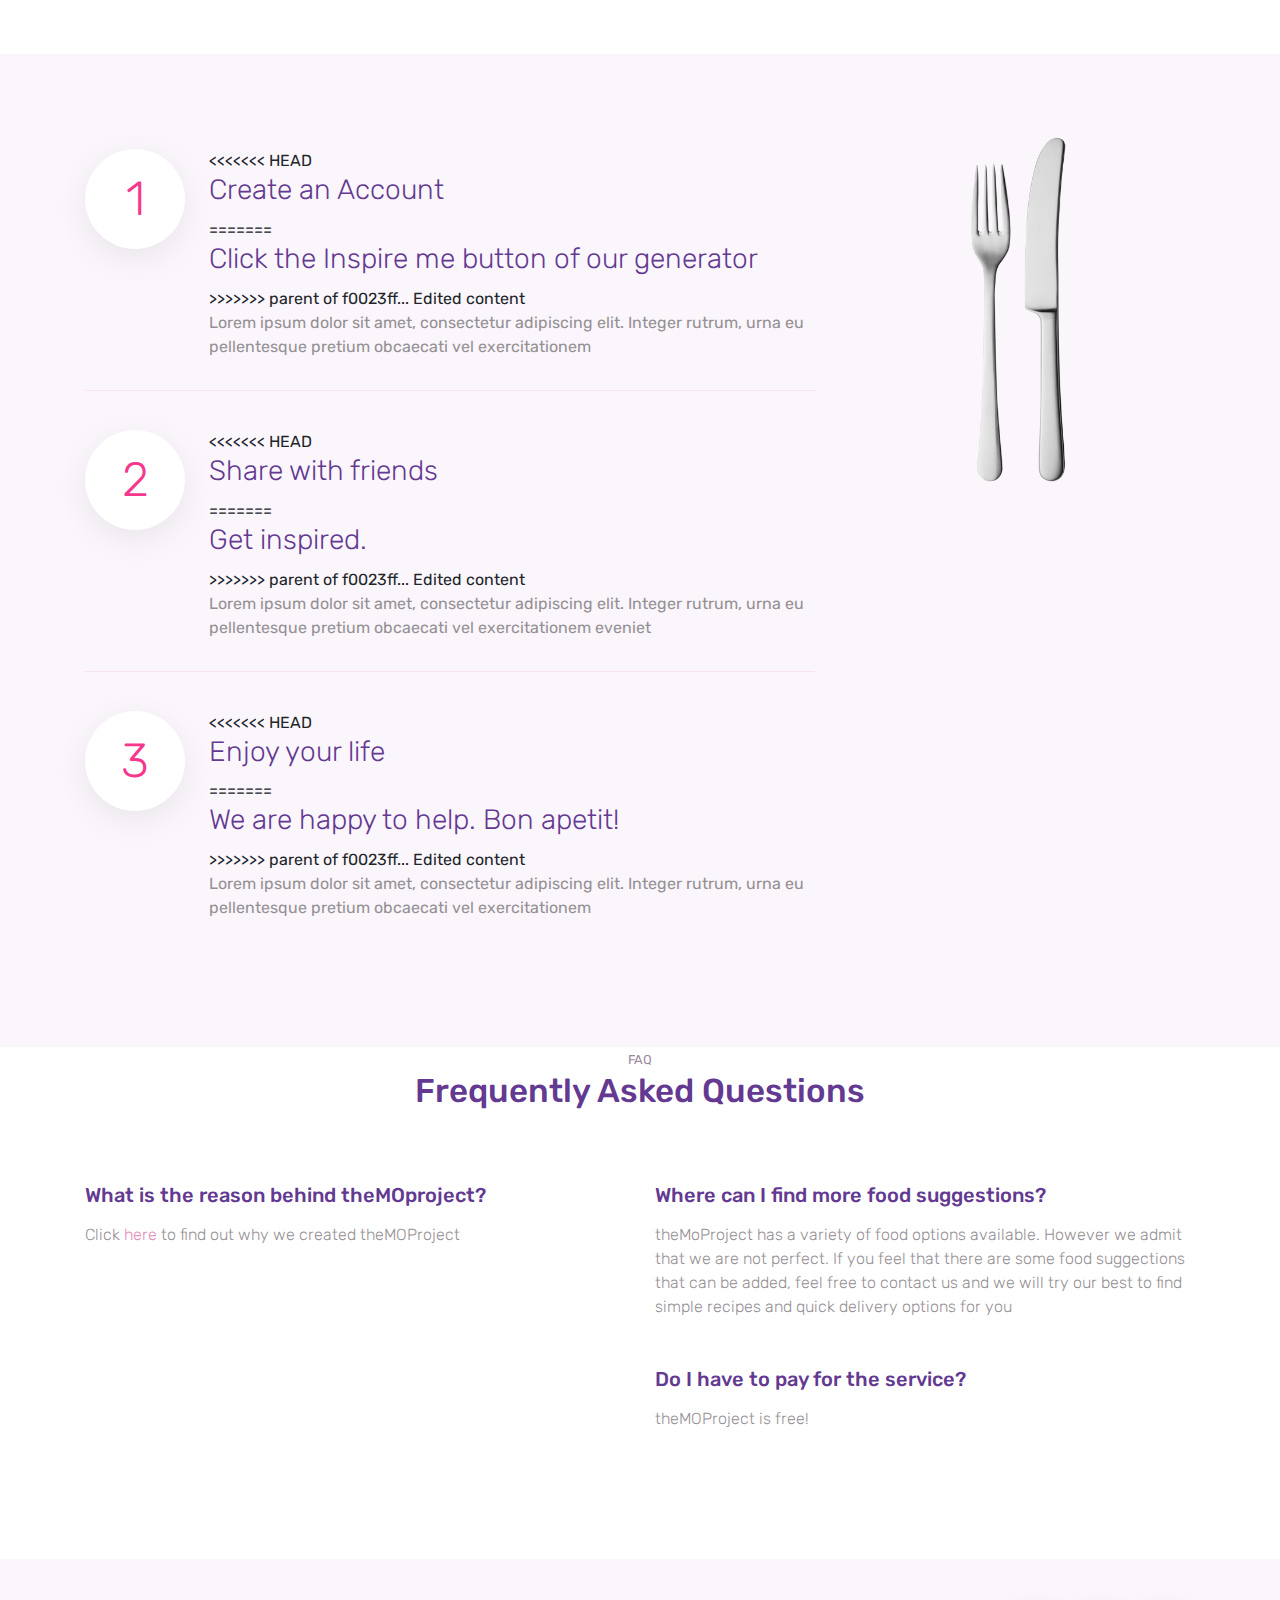
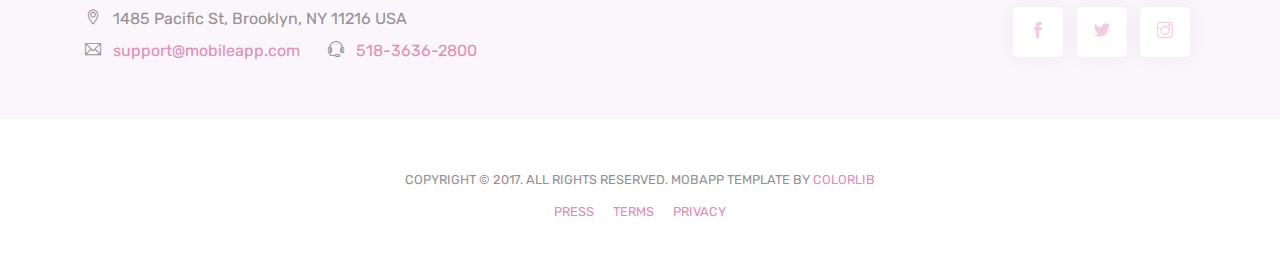
==== commit ec1e0745: "Update to index.html" ====
--- a/index.html
+++ b/index.html
@@ -262,15 +262,14 @@
             <div class="row pt-4">
                 <div class="col-md-6">
                     <h4 class="mb-3">What is the reason behind theMOproject?</h4>
-                    <a href="second.html"> Click here to find out why we created theMOProject </a>
-                    <p class="light-font mb-5">Lorem ipsum dolor sit amet, consectetur adipiscing elit. Integer rutrum, urna eu pellentesque pretium, nisi nisi fermentum enim, et sagittis dolor nulla vel sapien. Vestibulum sit amet mattis ante. </p>
+                     <p class="light-font mb-5"> Click <a href="second.html"> here </a> to find out why we created theMOProject </p>
 
                 </div>
                 <div class="col-md-6">
-                    <h4 class="mb-3">Can I change my plan later?</h4>
-                    <p class="light-font mb-5">Lorem ipsum dolor sit amet, consectetur adipiscing elit. Integer rutrum, urna eu pellentesque pretium, nisi nisi fermentum enim, et sagittis dolor nulla vel sapien. Vestibulum sit amet mattis ante. </p>
-                    <h4 class="mb-3">Do you have a contract?</h4>
-                    <p class="light-font mb-5">Lorem ipsum dolor sit amet, consectetur adipiscing elit. Integer rutrum, urna eu pellentesque pretium, nisi nisi fermentum enim, et sagittis dolor nulla vel sapien. Vestibulum sit amet mattis ante. </p>
+                    <h4 class="mb-3">Where can I find more food suggestions?</h4>
+                    <p class="light-font mb-5">theMoProject has a variety of food options available. However we admit that we are not perfect. If you feel that there are some food suggections that can be added, feel free to contact us and we will try our best to find simple recipes and quick delivery options for you </p>
+                    <h4 class="mb-3">Do I have to pay for the service?</h4>
+                    <p class="light-font mb-5">theMOProject is free!</p>
 
                 </div>
             </div>
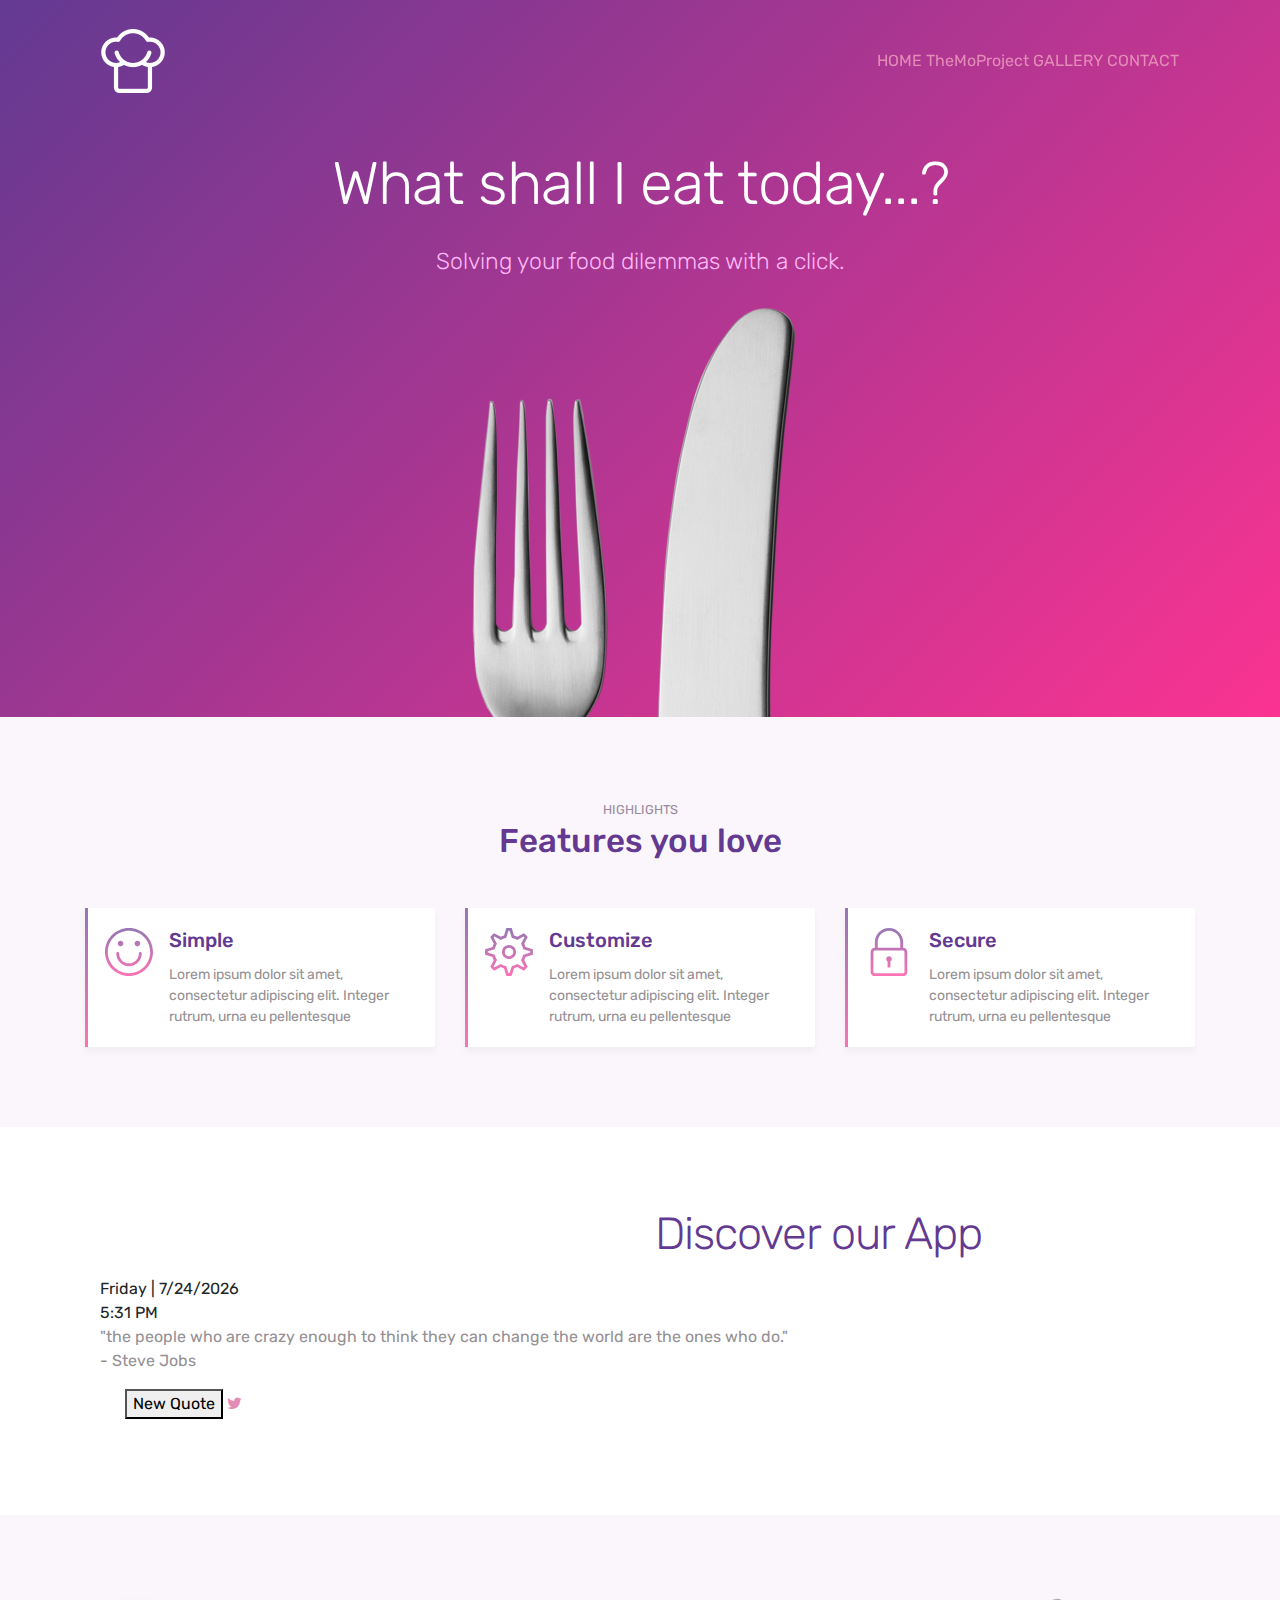
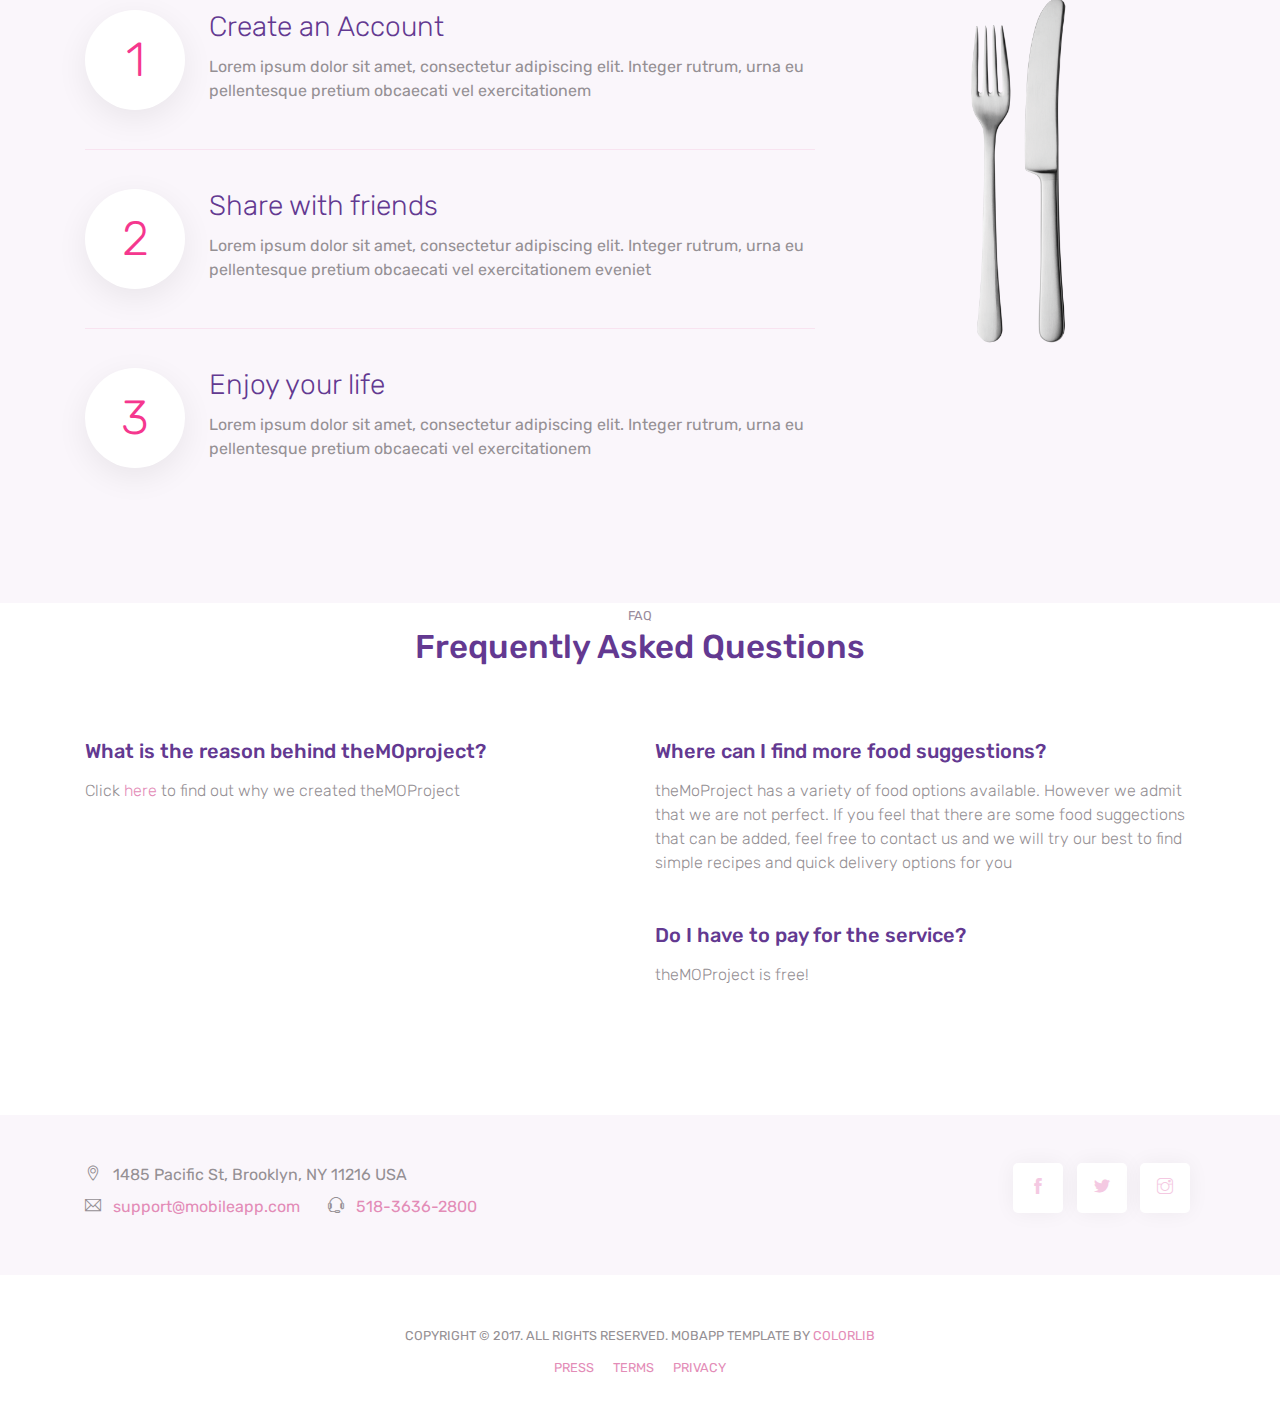
==== commit 6df5d397: "Revert "Revert"" ====
--- a/index.html
+++ b/index.html
@@ -120,49 +120,6 @@
                 </div>
             </div>
 
-
-            <div class="row">
-                <div class="col-12 col-lg-4">
-                    <div class="card features">
-                        <div class="card-body">
-                            <div class="media">
-                                <span class="ti-face-smile gradient-fill ti-3x mr-3"></span>
-                                <div class="media-body">
-                                    <h4 class="card-title">Simple</h4>
-                                    <p class="card-text">Lorem ipsum dolor sit amet, consectetur adipiscing elit. Integer rutrum, urna eu pellentesque </p>
-                                </div>
-                            </div>
-                        </div>
-                    </div>
-                </div>
-                <div class="col-12 col-lg-4">
-                    <div class="card features">
-                        <div class="card-body">
-                            <div class="media">
-                                <span class="ti-settings gradient-fill ti-3x mr-3"></span>
-                                <div class="media-body">
-                                    <h4 class="card-title">Customize</h4>
-                                    <p class="card-text">Lorem ipsum dolor sit amet, consectetur adipiscing elit. Integer rutrum, urna eu pellentesque </p>
-                                </div>
-                            </div>
-                        </div>
-                    </div>
-                </div>
-                <div class="col-12 col-lg-4">
-                    <div class="card features">
-                        <div class="card-body">
-                            <div class="media">
-                                <span class="ti-lock gradient-fill ti-3x mr-3"></span>
-                                <div class="media-body">
-                                    <h4 class="card-title">Secure</h4>
-                                    <p class="card-text">Lorem ipsum dolor sit amet, consectetur adipiscing elit. Integer rutrum, urna eu pellentesque </p>
-                                </div>
-                            </div>
-                        </div>
-                    </div>
-                </div>
-            </div>
-
         </div>
 
 
@@ -207,33 +164,21 @@
                         <li class="media">
                             <div class="circle-icon mr-4">1</div>
                             <div class="media-body">
-<<<<<<< HEAD
                                 <h5>Create an Account</h5>
-=======
-                                <h5>Click the Inspire me button of our generator</h5>
->>>>>>> parent of f0023ff... Edited content
                                 <p>Lorem ipsum dolor sit amet, consectetur adipiscing elit. Integer rutrum, urna eu pellentesque pretium obcaecati vel exercitationem </p>
                             </div>
                         </li>
                         <li class="media my-4">
                             <div class="circle-icon mr-4">2</div>
                             <div class="media-body">
-<<<<<<< HEAD
                                 <h5>Share with friends</h5>
-=======
-                                <h5>Get inspired.</h5>
->>>>>>> parent of f0023ff... Edited content
                                 <p>Lorem ipsum dolor sit amet, consectetur adipiscing elit. Integer rutrum, urna eu pellentesque pretium obcaecati vel exercitationem eveniet</p>
                             </div>
                         </li>
                         <li class="media">
                             <div class="circle-icon mr-4">3</div>
                             <div class="media-body">
-<<<<<<< HEAD
                                 <h5>Enjoy your life</h5>
-=======
-                                <h5>We are happy to help. Bon apetit!</h5>
->>>>>>> parent of f0023ff... Edited content
                                 <p>Lorem ipsum dolor sit amet, consectetur adipiscing elit. Integer rutrum, urna eu pellentesque pretium obcaecati vel exercitationem </p>
                             </div>
                         </li>
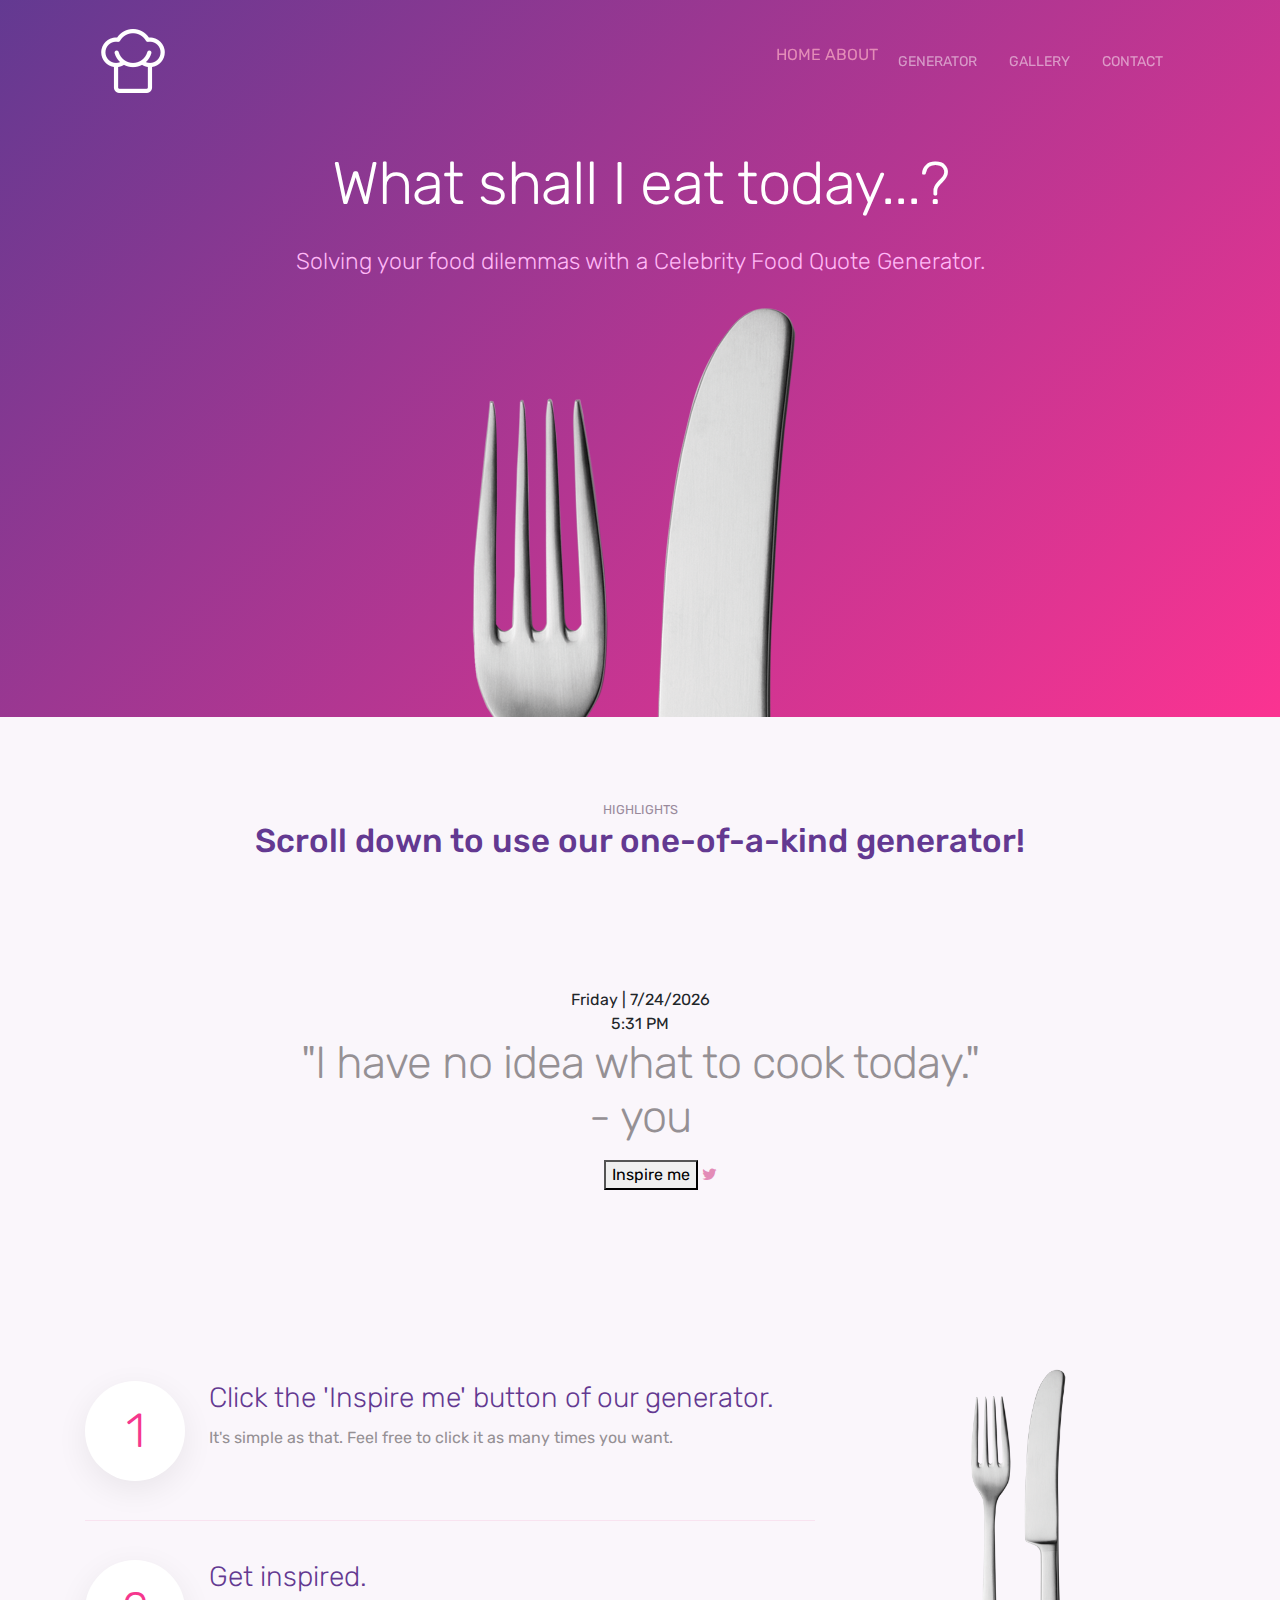
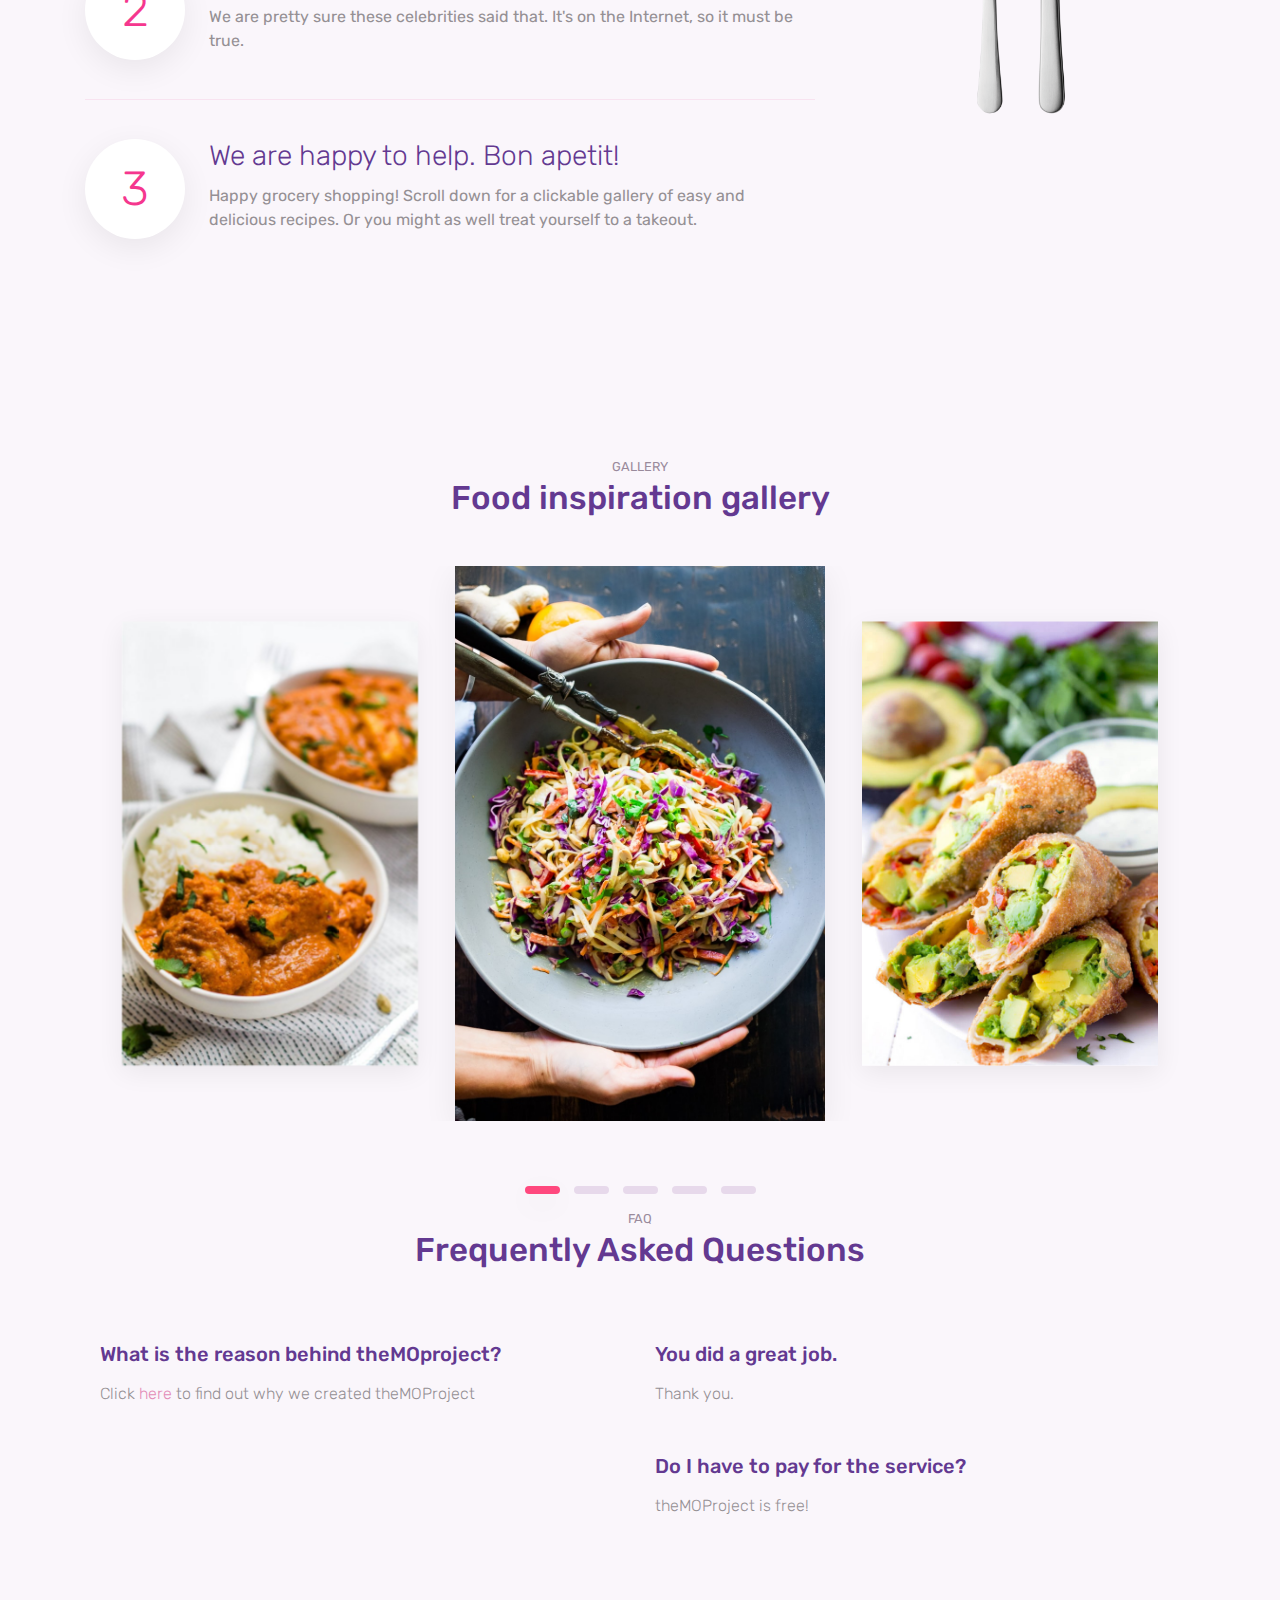
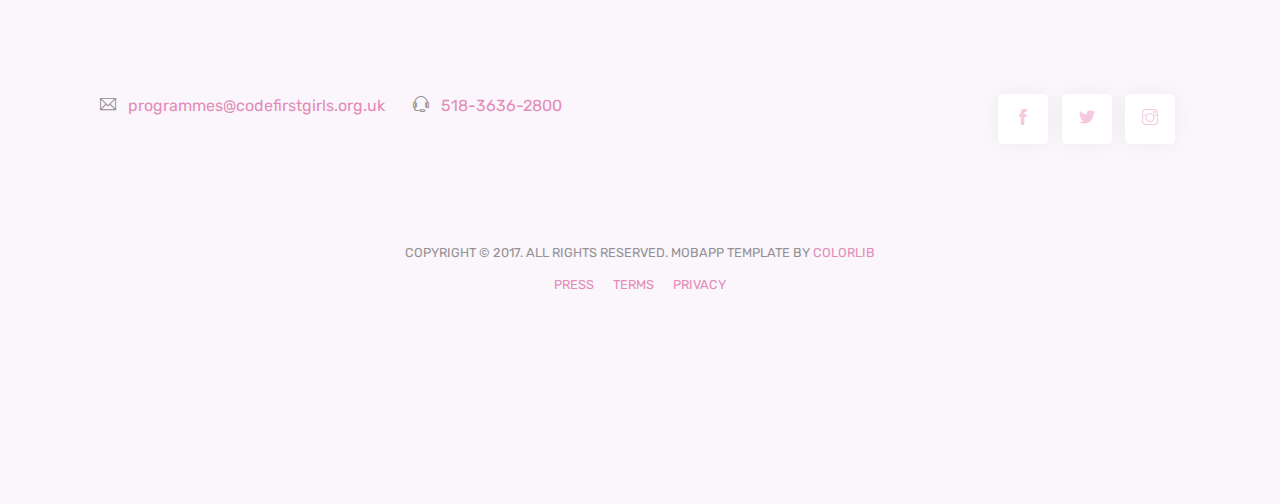
==== commit 8b9051b0: "Tried to revert back to the old changes" ====
--- a/index.html
+++ b/index.html
@@ -15,7 +15,7 @@
     <meta charset="utf-8">
     <meta name="viewport" content="width=device-width, initial-scale=1, shrink-to-fit=no">
     <meta name="description" content="Mobland - Mobile App Landing Page Template">
-    <meta name="keywords" content="HTML5, bootstrap, mobile, app, landing, ios, android, responsive">
+    <meta name="keywords" content="HTML5, bootstrap, genera, app, landing, ios, android, responsive">
 
     <!-- Font -->
     <link rel="dns-prefetch" href="//fonts.googleapis.com">
@@ -45,11 +45,11 @@
                             <ul class="navbar-nav ml-auto">
                                 <li class="nav-item"> <a href="index.html"> HOME <span class="sr-only">(current)</span></a> </li>
                                 &nbsp;
-                                <li class="nav-item"> <a href="second.html"> TheMoProject</a> </li>
+                                <li class="nav-item"> <a href="second.html">ABOUT</a> </li>
                                 &nbsp;
-                                <li class="nav-item"> <a href="second.html"> GALLERY</a> </li>
-                                &nbsp;
-                                <li class="nav-item"> <a href="contact.html"> CONTACT</a> </li>
+                                <li class="nav-item"> <a class="nav-link" href="#features">GENERATOR</a> </li>
+                                <li class="nav-item"> <a class="nav-link" href="#gallery">GALLERY</a> </li>
+                                <li class="nav-item"> <a class="nav-link" href="#contact">CONTACT</a> </li>
                             </ul>
                         </div>
                     </nav>
@@ -62,7 +62,7 @@
     <header class="bg-gradient" id="home">
         <div class="container mt-5">
             <h1>What shall I eat today...?</h1>
-            <p class="tagline">Solving your food dilemmas with a click.</p>
+            <p class="tagline">Solving your food dilemmas with a Celebrity Food Quote Generator.</p>
         </div>
         <div class="img-holder mt-3"><img src="images/iphonex.png" alt="phone" class="img-fluid"></div>
     </header>
@@ -74,81 +74,33 @@
 
             <div class="section-title">
                 <small>HIGHLIGHTS</small>
-                <h3>Features you love</h3>
-            </div>
-
-
-            <div class="row">
-                <div class="col-12 col-lg-4">
-                    <div class="card features">
-                        <div class="card-body">
-                            <div class="media">
-                                <span class="ti-face-smile gradient-fill ti-3x mr-3"></span>
-                                <div class="media-body">
-                                    <h4 class="card-title">Simple</h4>
-                                    <p class="card-text">Lorem ipsum dolor sit amet, consectetur adipiscing elit. Integer rutrum, urna eu pellentesque </p>
-                                </div>
-                            </div>
-                        </div>
-                    </div>
-                </div>
-                <div class="col-12 col-lg-4">
-                    <div class="card features">
-                        <div class="card-body">
-                            <div class="media">
-                                <span class="ti-settings gradient-fill ti-3x mr-3"></span>
-                                <div class="media-body">
-                                    <h4 class="card-title">Customize</h4>
-                                    <p class="card-text">Lorem ipsum dolor sit amet, consectetur adipiscing elit. Integer rutrum, urna eu pellentesque </p>
-                                </div>
-                            </div>
-                        </div>
-                    </div>
-                </div>
-                <div class="col-12 col-lg-4">
-                    <div class="card features">
-                        <div class="card-body">
-                            <div class="media">
-                                <span class="ti-lock gradient-fill ti-3x mr-3"></span>
-                                <div class="media-body">
-                                    <h4 class="card-title">Secure</h4>
-                                    <p class="card-text">Lorem ipsum dolor sit amet, consectetur adipiscing elit. Integer rutrum, urna eu pellentesque </p>
-                                </div>
-                            </div>
-                        </div>
-                    </div>
-                </div>
-            </div>
-
-        </div>
-
-
+                <h3>Scroll down to use our one-of-a-kind generator!</h3>
+            </div>
 
     </div>
     <!-- // end .section -->
     <div class="section">
 
         <div class="container">
-            <div class="row">
-                <div class="col-lg-6 offset-lg-6">
-                    <h2>Discover our App</h2>
-                </div>
-            </div>
-            <link rel="stylesheet" type="text/css" href="https://cdnjs.cloudflare.com/ajax/libs/font-awesome/4.7.0/css/font-awesome.min.css">
-    <body onload="startTime(); startDate()">
+           <center>
+
+      <link rel="stylesheet" type="text/css" href="https://cdnjs.cloudflare.com/ajax/libs/font-awesome/4.7.0/css/font-awesome.min.css">
+      <body onload="startTime(); startDate()">
       <div class="container">
         <div id="date"></div>
         <div id="display"></div>
         <div id="content">
-          <p id="quote">"the people who are crazy enough to think they can change the world are the ones who do." <br/>- Steve Jobs</p>
+        <h2><p id="quote">"I have no idea what to cook today." <br/>- you</p></h2>
         </div>
       </div>
       <div id="b-nav">
         <ul>
-          <button id="gen" onclick="genQuote()">New Quote</button>
+          <button id="gen" onclick="genQuote()">Inspire me</button>
           <a class="twitter-share-button" target="_blank" href="https://twitter.com/intent/tweet?text=the%20people%20who%20are%20crazy%20enough%20to%20think%20they%20can%20change%20the%20world%20are%20the%20ones%20who%20do.%20-%20Steve%20Jobs"><i class="fa fa-twitter" aria-hidden="true"></i></a>
         </ul>
       </div>
+       </center>
+
         </div>
 
     </div>
@@ -164,22 +116,22 @@
                         <li class="media">
                             <div class="circle-icon mr-4">1</div>
                             <div class="media-body">
-                                <h5>Create an Account</h5>
-                                <p>Lorem ipsum dolor sit amet, consectetur adipiscing elit. Integer rutrum, urna eu pellentesque pretium obcaecati vel exercitationem </p>
+                                <h5>Click the 'Inspire me' button of our generator.</h5>
+                                <p>It's simple as that. Feel free to click it as many times you want.</p>
                             </div>
                         </li>
                         <li class="media my-4">
                             <div class="circle-icon mr-4">2</div>
                             <div class="media-body">
-                                <h5>Share with friends</h5>
-                                <p>Lorem ipsum dolor sit amet, consectetur adipiscing elit. Integer rutrum, urna eu pellentesque pretium obcaecati vel exercitationem eveniet</p>
+                                <h5>Get inspired.</h5>
+                                <p>We are pretty sure these celebrities said that. It's on the Internet, so it must be true.</p>
                             </div>
                         </li>
                         <li class="media">
                             <div class="circle-icon mr-4">3</div>
                             <div class="media-body">
-                                <h5>Enjoy your life</h5>
-                                <p>Lorem ipsum dolor sit amet, consectetur adipiscing elit. Integer rutrum, urna eu pellentesque pretium obcaecati vel exercitationem </p>
+                                <h5>We are happy to help. Bon apetit!</h5>
+                                <p>Happy grocery shopping! Scroll down for a clickable gallery of easy and delicious recipes. Or you might as well treat yourself to a takeout.</p>
                             </div>
                         </li>
                     </ul>
@@ -195,7 +147,21 @@
     </div>
     <!-- // end .section -->
 
-
+    <div class="section light-bg" id="gallery">
+           <div class="container">
+               <div class="section-title">
+                   <small>GALLERY</small>
+                   <h3>Food inspiration gallery</h3>
+               </div>
+
+               <div class="img-gallery owl-carousel owl-theme">
+                   <a href="https://www.feastingathome.com/thai-noodle-salad-with-peanut-sauce/"><img src="images/screen1.jpg" alt="image"></a>
+                   <a href="https://www.eazypeazymealz.com/avocado-egg-rolls/"><img src="images/screen2.jpg" alt="image"></a>
+                   <a href="https://damndelicious.net/2014/10/11/one-pot-garlic-parmesan-pasta/"><img src="images/screen3.jpg" alt="image"></a>
+                   <a href="https://acleanbake.com/ratatouille/"><img src="images/screen4.jpg" alt="image"></a>
+                   <a href="https://www.happyveggiekitchen.com/butter-halloumi-curry/"><img src="images/screen5.jpg" alt="image"></a>
+               </div>
+               <!-- // end .section -->
 
     <div class="section pt-0">
         <div class="container">
@@ -211,8 +177,8 @@
 
                 </div>
                 <div class="col-md-6">
-                    <h4 class="mb-3">Where can I find more food suggestions?</h4>
-                    <p class="light-font mb-5">theMoProject has a variety of food options available. However we admit that we are not perfect. If you feel that there are some food suggections that can be added, feel free to contact us and we will try our best to find simple recipes and quick delivery options for you </p>
+                    <h4 class="mb-3">You did a great job.</h4>
+                    <p class="light-font mb-5">Thank you. </p>
                     <h4 class="mb-3">Do I have to pay for the service?</h4>
                     <p class="light-font mb-5">theMOProject is free!</p>
 
@@ -228,10 +194,9 @@
         <div class="container">
             <div class="row">
                 <div class="col-lg-6 text-center text-lg-left">
-                    <p class="mb-2"> <span class="ti-location-pin mr-2"></span> 1485 Pacific St, Brooklyn, NY 11216 USA</p>
                     <div class=" d-block d-sm-inline-block">
                         <p class="mb-2">
-                            <span class="ti-email mr-2"></span> <a class="mr-4" href="mailto:support@mobileapp.com">support@mobileapp.com</a>
+                            <span class="ti-email mr-2"></span> <a class="mr-4" href="mailto:programmes@codefirstgirls.org.uk">programmes@codefirstgirls.org.uk</a>
                         </p>
                     </div>
                     <div class="d-block d-sm-inline-block">
@@ -243,9 +208,9 @@
                 </div>
                 <div class="col-lg-6">
                     <div class="social-icons">
-                        <a href="#"><span class="ti-facebook"></span></a>
-                        <a href="#"><span class="ti-twitter-alt"></span></a>
-                        <a href="#"><span class="ti-instagram"></span></a>
+                        <a href="https://www.facebook.com/codefirstgirls/"><span class="ti-facebook"></span></a>
+                        <a href="https://twitter.com/CodeFirstGirls"><span class="ti-twitter-alt"></span></a>
+                        <a href="https://instagram.com/codefirstgirls"><span class="ti-instagram"></span></a>
                     </div>
                 </div>
             </div>
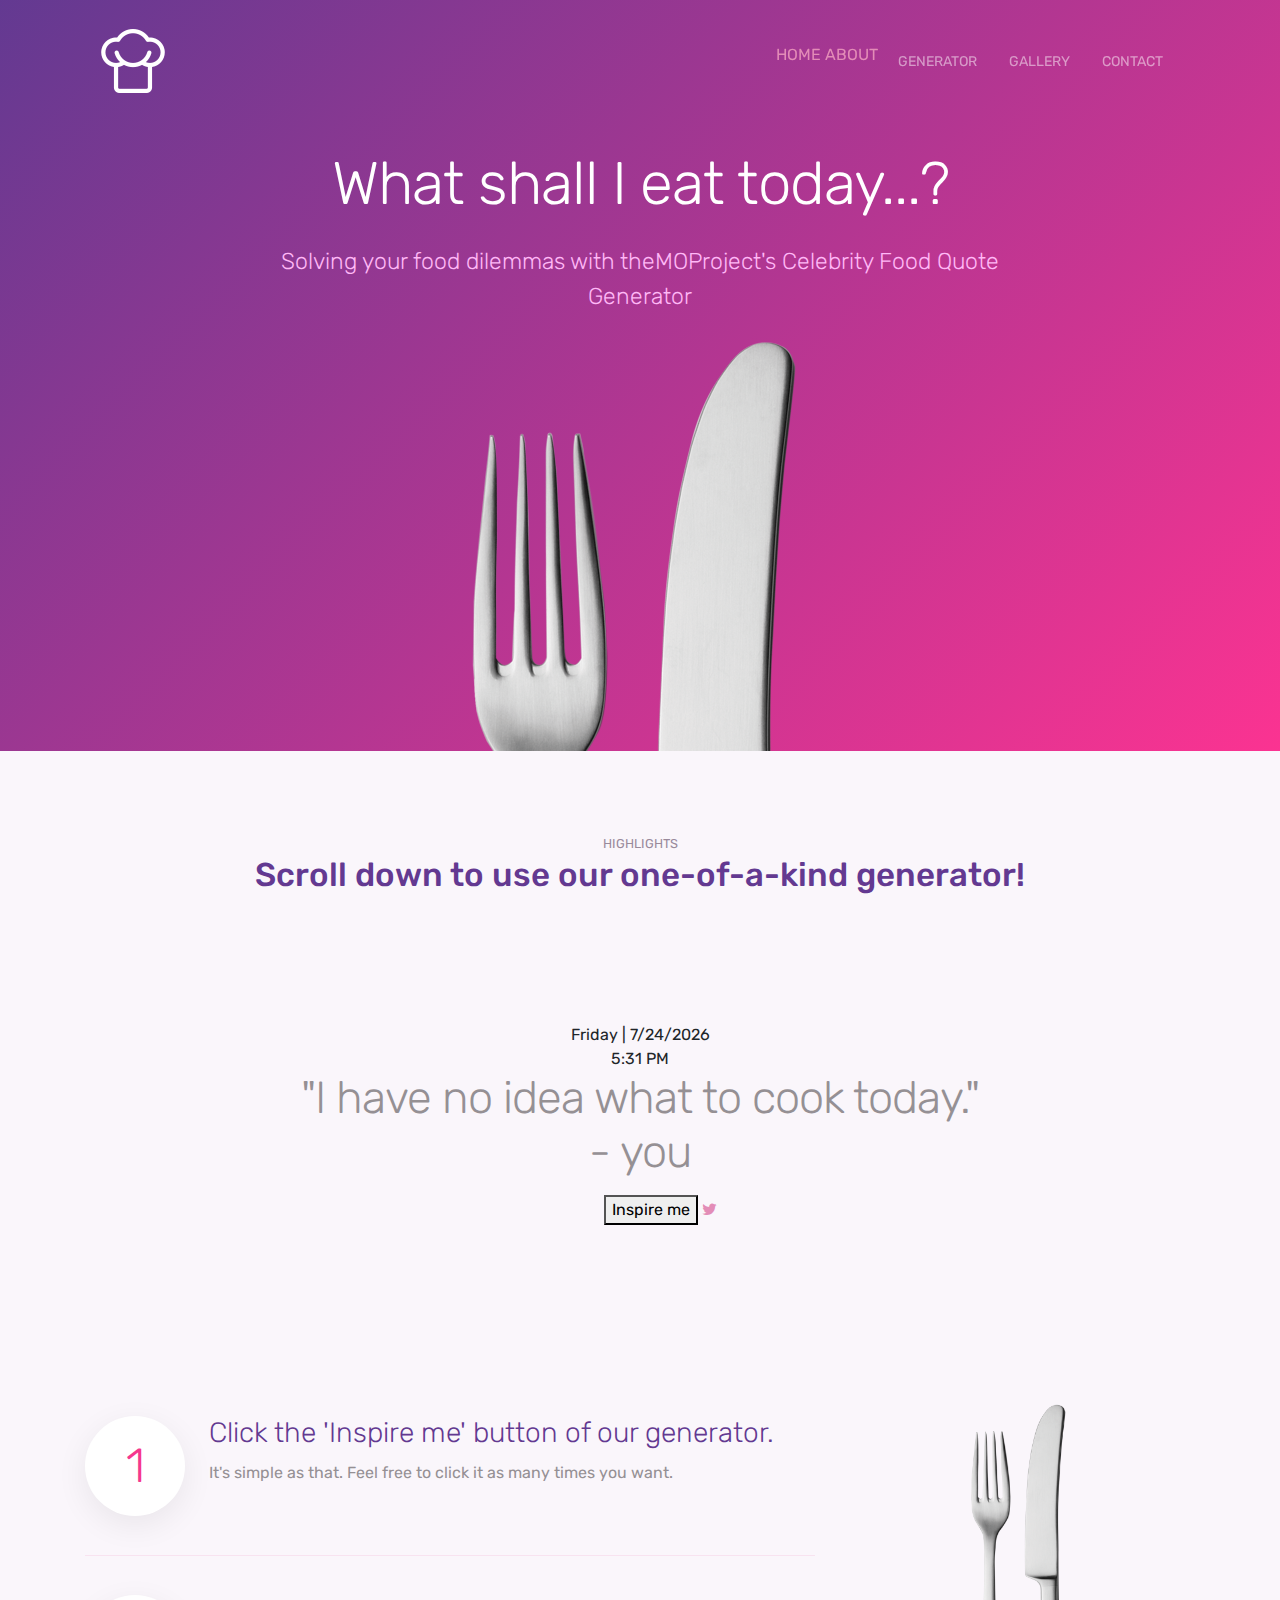
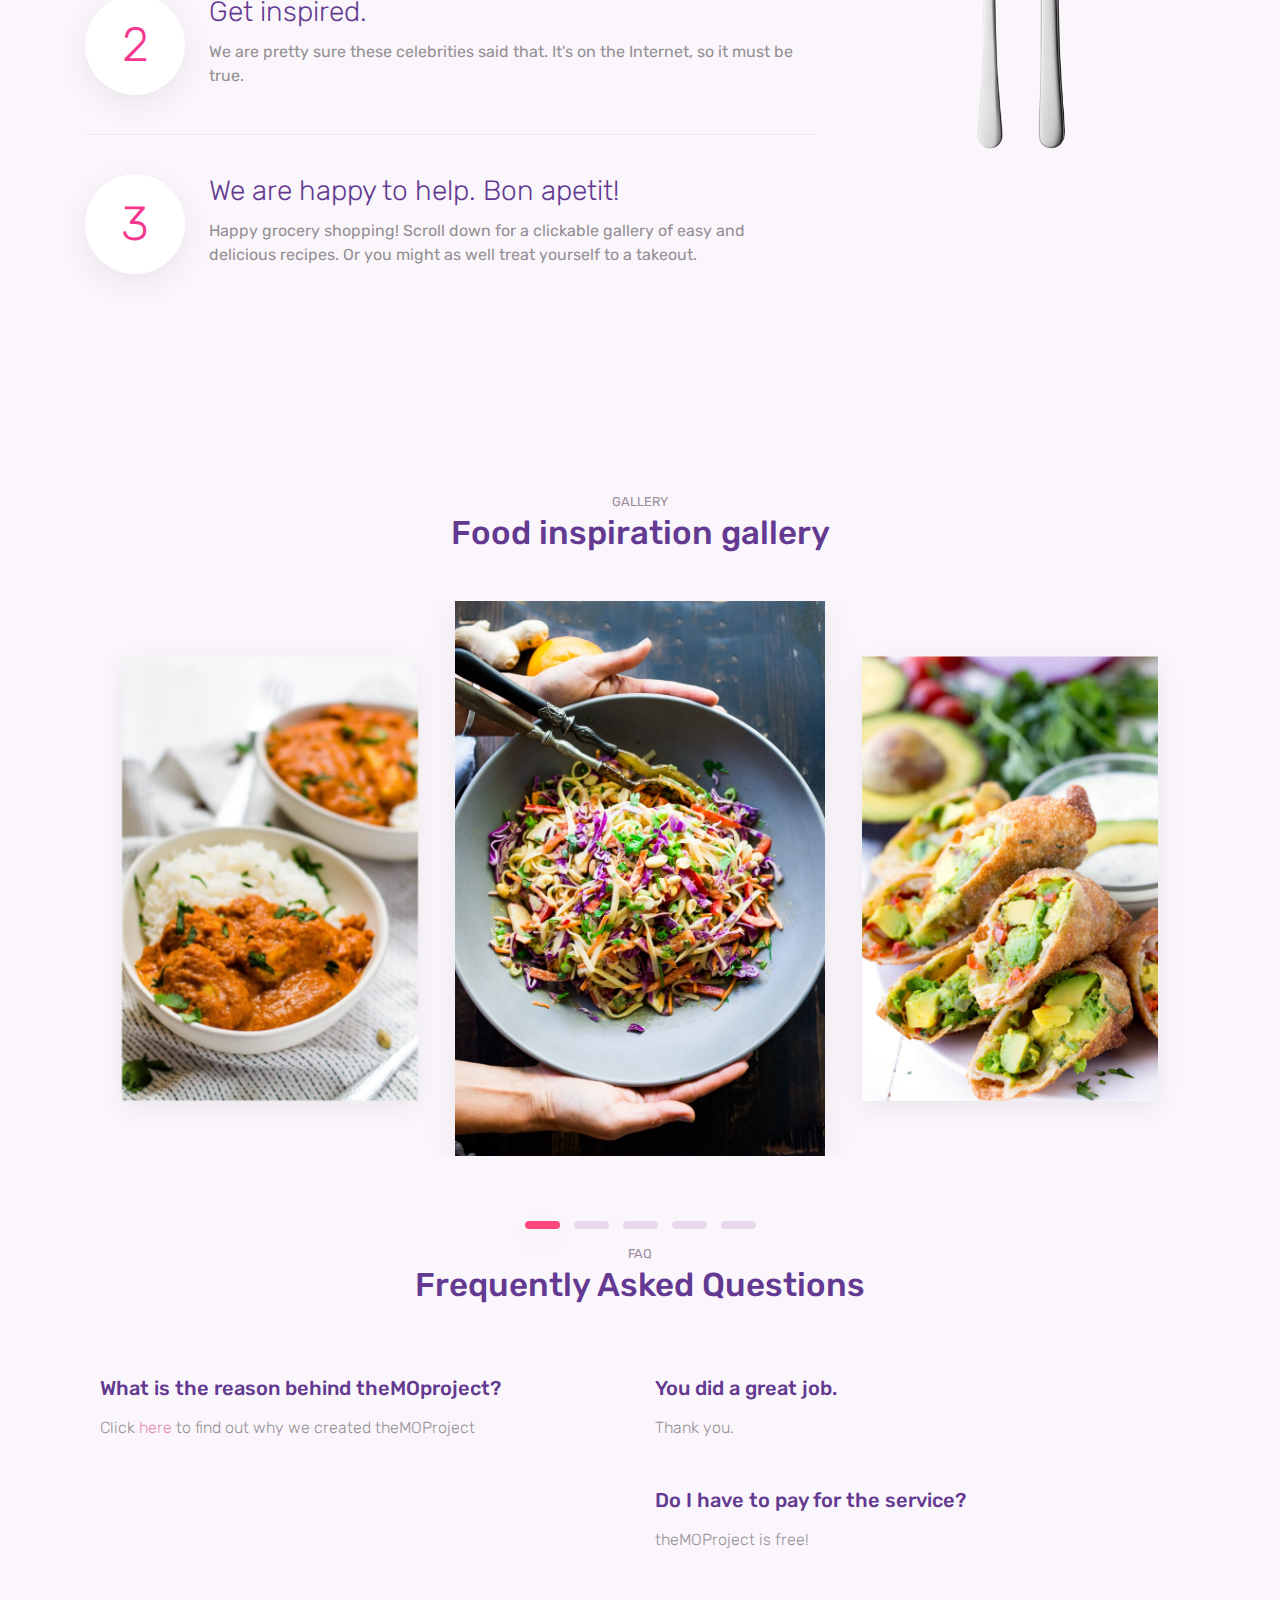
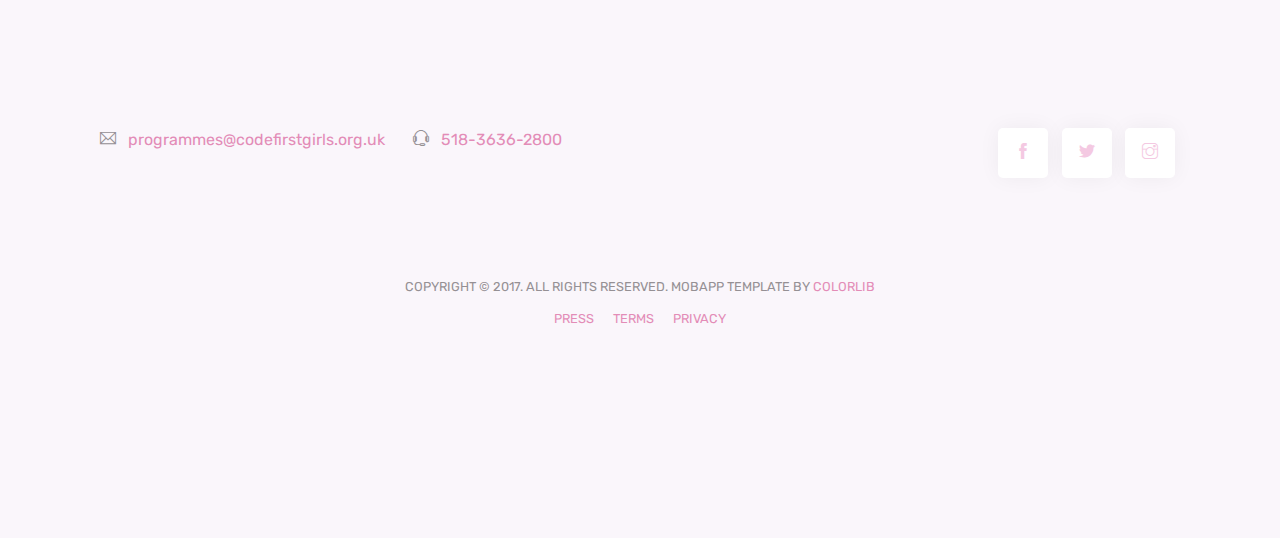
==== commit 5c71ac64: "added MOProject on the top of the page" ====
--- a/index.html
+++ b/index.html
@@ -62,7 +62,7 @@
     <header class="bg-gradient" id="home">
         <div class="container mt-5">
             <h1>What shall I eat today...?</h1>
-            <p class="tagline">Solving your food dilemmas with a Celebrity Food Quote Generator.</p>
+            <p class="tagline">Solving your food dilemmas with theMOProject's Celebrity Food Quote Generator </p>
         </div>
         <div class="img-holder mt-3"><img src="images/iphonex.png" alt="phone" class="img-fluid"></div>
     </header>
@@ -90,7 +90,7 @@
         <div id="date"></div>
         <div id="display"></div>
         <div id="content">
-        <h2><p id="quote">"I have no idea what to cook today." <br/>- you</p></h2>
+           <h2><p id="quote">"I have no idea what to cook today." <br/>- you</p></h2>
         </div>
       </div>
       <div id="b-nav">
